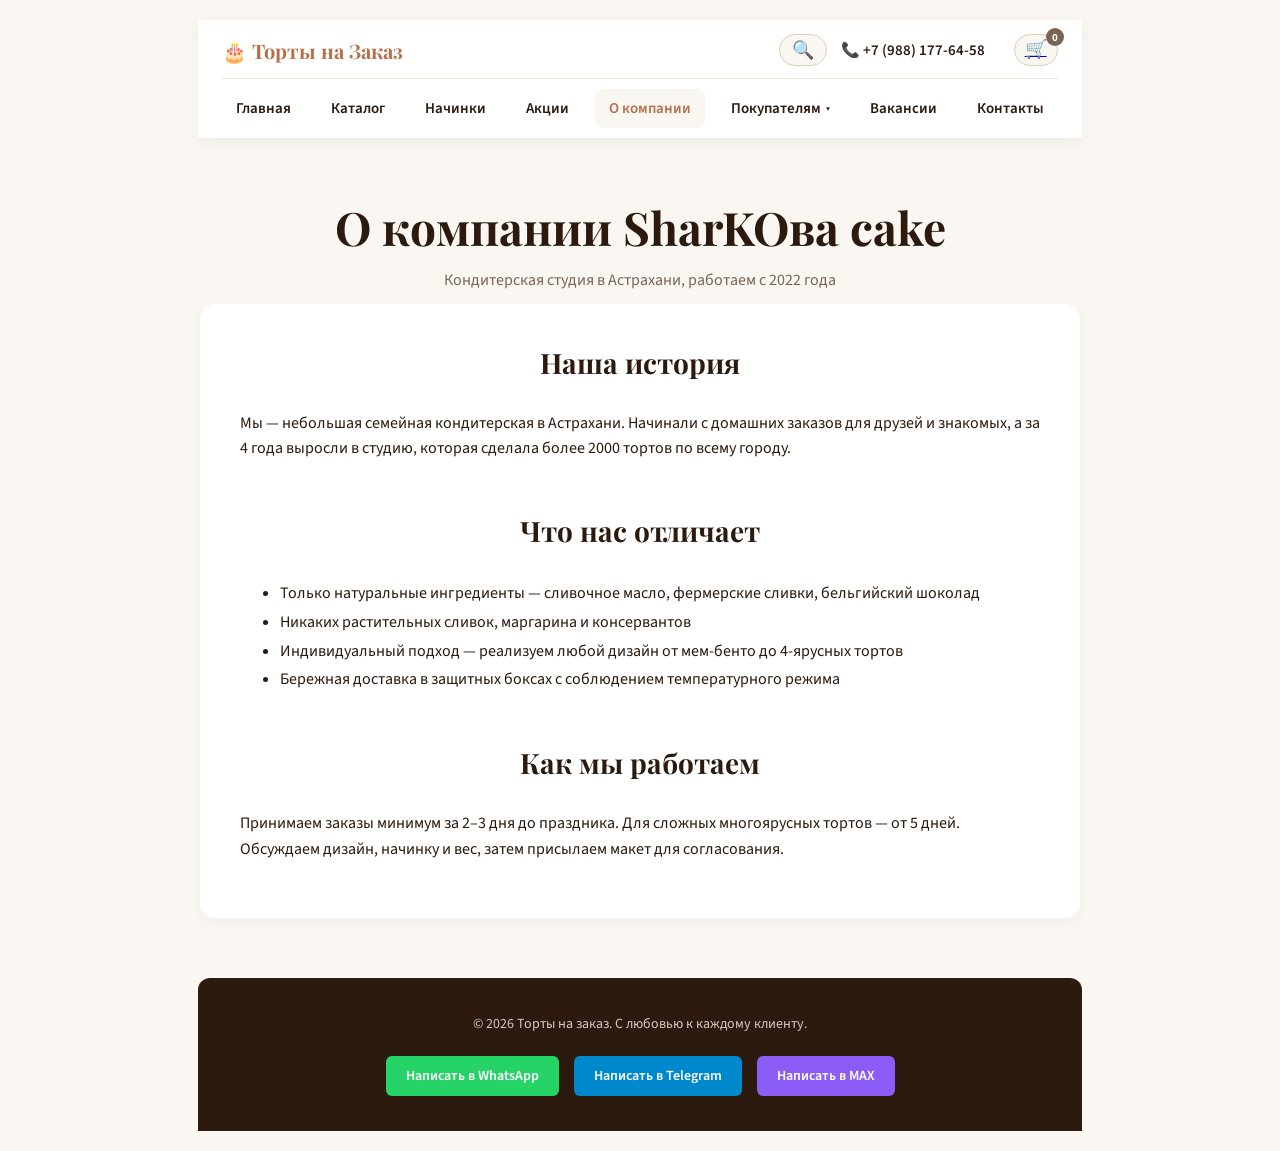
==== about.html @ 35bf42da "Настроил поиск в каталоге, добавил страницы для всех разделов" ====
<!DOCTYPE html>
<html lang="ru">
<head>
<meta charset="UTF-8">
<meta name="viewport" content="width=device-width, initial-scale=1.0">
<title>О компании — SharKOва cake</title>
<link rel="preconnect" href="https://fonts.googleapis.com">
<link rel="preconnect" href="https://gstatic.com" crossorigin>
<link href="https://fonts.googleapis.com/css2?family=Playfair+Display:wght@400;600;700&family=Source+Sans+3:wght@300;400;600&display=swap" rel="stylesheet">
<link rel="stylesheet" href="css/style.css">
</head>
<body>

<header class="site-header">
  <div class="header-top">
    <a href="index.html" class="logo">🎂 Торты на Заказ</a>
    <div class="header-actions">
      <button type="button" class="header-search-btn" id="headerSearchBtn">🔍</button>
      <a href="tel:+79881776458" class="phone">📞 +7 (988) 177-64-58</a>
      <a href="index.html#cartContainer" class="header-cart-link">
        <span class="cart-icon">🛒</span>
        <span id="cartBadge" class="cart-badge">0</span>
      </a>
    </div>
  </div>
  <div class="header-search-bar" id="headerSearchBar" style="display:none;">
    <form action="catalog.html" method="GET" class="header-search-form">
      <input type="text" name="q" id="headerSearchInput" placeholder="Найти торт по названию..." autocomplete="off">
      <button type="submit">Найти</button>
    </form>
  </div>
  <nav class="site-nav">
    <a href="index.html" class="nav-link">Главная</a>
    <a href="catalog.html" class="nav-link">Каталог</a>
    <a href="toppings.html" class="nav-link">Начинки</a>
    <a href="stocks.html" class="nav-link">Акции</a>
    <a href="about.html" class="nav-link nav-link-active">О компании</a>
    <div class="nav-dropdown">
      <a href="javascript:void(0)" class="nav-link nav-dropdown-toggle">Покупателям <span class="nav-arrow">▾</span></a>
      <div class="nav-dropdown-menu">
        <a href="reviews.html">Отзывы</a>
        <a href="delivery.html">Доставка и оплата</a>
      </div>
    </div>
    <a href="jobs.html" class="nav-link">Вакансии</a>
    <a href="contacts.html" class="nav-link">Контакты</a>
  </nav>
</header>

<section class="page-hero">
  <h1>О компании SharKOва cake</h1>
  <p>Кондитерская студия в Астрахани, работаем с 2022 года</p>
</section>

<section class="order-section" style="max-width:800px; margin:0 auto 40px; text-align:left;">
  <h2 style="margin-top:0;">Наша история</h2>
  <p>Мы — небольшая семейная кондитерская в Астрахани. Начинали с домашних заказов для друзей и знакомых, а за 4 года выросли в студию, которая сделала более 2000 тортов по всему городу.</p>

  <h2>Что нас отличает</h2>
  <ul style="font-size:16px; line-height:1.8; color:#2C1A0E;">
    <li>Только натуральные ингредиенты — сливочное масло, фермерские сливки, бельгийский шоколад</li>
    <li>Никаких растительных сливок, маргарина и консервантов</li>
    <li>Индивидуальный подход — реализуем любой дизайн от мем-бенто до 4-ярусных тортов</li>
    <li>Бережная доставка в защитных боксах с соблюдением температурного режима</li>
  </ul>

  <h2>Как мы работаем</h2>
  <p>Принимаем заказы минимум за 2–3 дня до праздника. Для сложных многоярусных тортов — от 5 дней. Обсуждаем дизайн, начинку и вес, затем присылаем макет для согласования.</p>
</section>

<footer class="site-footer">
  <p class="footer-text">© 2026 Торты на заказ. С любовью к каждому клиенту.</p>
  <div class="footer-contacts">
    <a href="https://wa.me/79170816525" class="contact-link whatsapp" target="_blank">Написать в WhatsApp</a>
    <a href="https://t.me/ваш_username" class="contact-link telegram" target="_blank">Написать в Telegram</a>
    <a href="https://max.ru/u/f9LHodD0cOLYQq51SfQPaaQOz8GkIMK5_IvAtXiSyLAyNAZmZk75qnrLQA4" class="contact-link max" target="_blank">Написать в MAX</a>
  </div>
</footer>

<script src="script.js"></script>
</body>
</html>
---- css/style.css ----
html {
  scroll-behavior: smooth; /* Плавная прокрутка */
}

/* Глобальное правило для адаптивных изображений */
img {
  max-width: 100%; /* Картинка никогда не станет шире своего контейнера */
  height: auto;    /* Пропорции картинки будут сохраняться автоматически */
  display: block;  /* Убирает системный микро-отступ снизу у картинок */
}

/* Общие стили для всего сайта кондитерской */
body {
  background-color: #FAF7F2; /* Нежный кремовый фон из Figma */
  color: #2C1A0E; /* Глубокий шоколадный цвет текста из Figma */
  font-family: 'Source Sans 3', sans-serif; /* Шрифт для текста из Figma */
  max-width: 960px; 
  width: 100%; 
  margin: 0 auto; 
  padding: 20px 3%; /* 20 пикселей сверху/снизу и ровно 3% от ширины экрана слева/справа */
  box-sizing: border-box;
}

.logo {
  font-family: 'Playfair Display', Georgia, serif; /* Шрифт заголовков из Figma */
  font-size: 22px;
  font-weight: 700;
  color: #B5704B; /* Карамельный цвет из Figma */
}

.site-nav a {
  color: #2C1A0E;
  text-decoration: none;
  font-weight: 600;
  font-size: 15px;
  transition: color 0.2s;
}

.site-nav a:hover {
  color: #C98B5C; /* Бисквитный цвет при наведении */
}

.phone {
  font-size: 15px;
  font-weight: 600;
  color: #2C1A0E;
}

/* Заголовки (Крупный шрифт Playfair из Figma) */
h1, h2, h3 {
  font-family: 'Playfair Display', Georgia, serif;
  color: #2C1A0E;
}

h1 {
  font-size: clamp(28px, 4vw + 1rem, 46px); /* Адаптивный размер без скачков */
  text-align: center;
  margin-bottom: 10px;
}

h2 {
  font-size: clamp(22px, 2.5vw + 1rem, 28px); /* Адаптивный размер без скачков */
  text-align: center;
  margin-top: 50px;
  margin-bottom: 30px;
}

p {
  font-size: 16px;
  line-height: 1.6;
}

/* Раздел витрины тортов */
.gallery-section {
  margin-top: 40px;
}

.cake-gallery {
  display: grid;
  grid-template-columns: repeat(3, 1fr); /* 🛠 ИСПРАВЛЕНО: Строго 3 торта в ряд на ПК */
  gap: 25px; 
}


.cake-card {
  animation: fadeInUp 0.6s ease-out both; 
  background-color: #FFFFFF;
  border-radius: 12px;
  overflow: hidden;
  box-shadow: 0 4px 15px rgba(44, 26, 14, 0.04);
  transition: transform 0.3s;
}

.cake-card:hover {
  transform: translateY(-5px);
}

.cake-card img {
  width: 100%;
  height: 180px;
  object-fit: cover;
  margin: 0;
}

.cake-card-info {
  padding: 15px;
}

.cake-card-info h3 {
  margin: 0 0 6px 0;
  font-size: 17px;
}

.cake-card-info p {
  margin: 0;
  font-size: 13px;
  color: #7A6555; 
  line-height: 1.4;
}

/* Раздел формы заказа */
.order-section {
  background-color: #FFFFFF;
  padding: 40px;
  border-radius: 15px;
  box-shadow: 0 4px 15px rgba(44, 26, 14, 0.04);
  margin-top: 50px;
  text-align: center;
}

.order-form {
  max-width: 450px;
  margin: 25px auto 0 auto;
  text-align: left;
}

.form-group {
  margin-bottom: 25px;
}

.form-group label {
  display: block;
  margin-bottom: 8px;
  font-weight: 500;
  font-size: 14px;
}

.order-form input, 
.order-form select {
  width: 100%;
  padding: 12px 15px;
  font-size: 16px;
  border: 1px solid #DDD0BF; /* Мягкая граница из Figma */
  border-radius: 6px;
  box-sizing: border-box;
  background-color: #FAF7F2;
  color: #2C1A0E;
  font-family: inherit;
}

.order-form input:focus, 
.order-form select:focus {
  outline: none;
  border-color: #B5704B; 
}

/* Кнопка заказа в стиле карамели Figma */
.submit-btn {
  width: 100%;
  background-color: #B5704B; 
  color: #FAF7F2; 
  padding: 14px;
  font-size: 16px;
  font-weight: 600;
  border: none;
  border-radius: 6px;
  cursor: pointer;
  box-shadow: 0 4px 12px rgba(181, 112, 75, 0.2);
  transition: background-color 0.3s, transform 0.2s;
  font-family: inherit;
}

.submit-btn:hover {
  background-color: #C98B5C; 
  transform: translateY(-1px);
}

/* Подвал сайта */
.site-footer {
  margin-top: 60px;
  padding: 35px 20px;
  background-color: #2C1A0E; /* Шоколадный подвал */
  color: #FAF7F2;
  text-align: center;
  border-radius: 12px 12px 0 0;
}

.footer-text {
  margin: 0 0 20px 0;
  font-size: 14px;
  opacity: 0.8;
}

.footer-contacts {
  display: flex;
  justify-content: center;
  gap: 15px;
  flex-wrap: wrap;
}

.contact-link {
  display: inline-block;
  padding: 10px 20px;
  color: white;
  text-decoration: none;
  border-radius: 6px;
  font-size: 14px;
  font-weight: 600;
  transition: opacity 0.2s, transform 0.2s;
}

.whatsapp { background-color: #25d366; }
.telegram { background-color: #0088cc; }
.max { background-color: #8B5CF6; }
.max:hover { background-color: #6D28D9; }

.contact-link:hover {
  opacity: 0.9;
  transform: scale(1.03);
}

/* Раздел с картой */
.map-section {
  margin-top: 50px;
  text-align: center;
  margin-bottom: 50px;
}

.map-section h2 { margin-bottom: 10px; }
.map-section p { margin-bottom: 30px; color: #7A6555; }

.map-container {
  width: 100%;
  max-width: 700px;
  height: 400px;
  border-radius: 15px; 
  overflow: hidden; 
  box-shadow: 0 4px 15px rgba(44, 26, 14, 0.04); 
  margin: 0 auto; 
}

.map-container > div { width: 100% !important; height: 100% !important; }
.map-container iframe { width: 100% !important; height: 100% !important; border: none !important; }

@keyframes fadeInUp {
  from { opacity: 0; transform: translateY(20px); }
  to { opacity: 1; transform: translateY(0); }
}

.cake-gallery .cake-card:nth-child(2) { animation-delay: 0.2s; }
.cake-gallery .cake-card:nth-child(3) { animation-delay: 0.4s; }

/* Раздел отзывов */
.reviews-section { margin-top: 50px; text-align: center; }
.reviews-subtitle { color: #7A6555; margin-bottom: 30px; }

.reviews-container {
  display: grid;
  grid-template-columns: repeat(auto-fit, minmax(300px, 1fr)); 
  gap: 30px;                      
  max-width: 900px;               
  margin: 0 auto;                 
  padding: 20px;                  
}

.review-card {
  background: #ffffff;
  border-radius: 15px;
  padding: 25px;
  box-shadow: 0 4px 15px rgba(44, 26, 14, 0.04);
  display: flex;
  flex-direction: column;
  gap: 12px;
  box-sizing: border-box;
}

.review-header { display: flex; align-items: center; gap: 15px; }
.review-avatar { width: 55px; height: 55px; border-radius: 50%; object-fit: cover; flex-shrink: 0; }
.review-header h3 { margin: 0 0 4px 0; font-size: 16px; font-weight: 600; color: #000; }
.review-date { font-size: 12px; color: #7A6555; display: block; }
.review-text { margin: 0; font-size: 14px; color: #4a3728; line-height: 1.5; font-style: italic; }

/* ===== КАТАЛОГ С САЙДБАРОМ (ГЛАВНЫЕ ИСПРАВЛЕНИЯ ТУТ) ===== */
.catalog-section {
  padding: 40px 0 20px;
}

.catalog-header { text-align: center; margin-bottom: 30px; }
.catalog-header h2 { font-family: 'Playfair Display', serif; font-size: 32px; color: #2C1A0E; margin-bottom: 8px; }
.catalog-subtitle { color: #7A6555; font-size: 16px; }

.catalog-layout {
  display: flex;
  gap: 30px;
  max-width: 1200px;
  margin: 0 auto;
  align-items: flex-start;
}

.catalog-sidebar {
  flex: 0 0 220px;
  background: #FFFFFF;
  border-radius: 16px;
  padding: 20px 0;
  box-shadow: 0 4px 20px rgba(44, 26, 14, 0.06);
  position: sticky;
  top: 20px;
  align-self: flex-start;
}

.sidebar-title {
  font-family: 'Playfair Display', serif;
  font-size: 20px;
  color: #2C1A0E;
  padding: 0 20px 15px 20px;
  border-bottom: 1px solid #DDD0BF;
  margin: 0;
}

.category-list { list-style: none; padding: 0; margin: 10px 0 0 0; }
.category-link {
  display: block;
  padding: 12px 20px;
  color: #2C1A0E;
  text-decoration: none;
  font-weight: 500;
  font-size: 15px;
  transition: background 0.2s, color 0.2s;
  border-left: 3px solid transparent;
}

.category-link:hover { background: #FAF7F2; color: #B5704B; }
.category-link.active { background: #FAF7F2; color: #B5704B; border-left-color: #B5704B; font-weight: 600; }

.catalog-products {
  flex: 1;
  min-width: 0;
}

/* СЕТКА ТОВАРОВ ДЛЯ ПК (Строго 3 штуки в ряд) */
.products-grid {
  display: grid;
  grid-template-columns: repeat(3, 1fr); /* 🛠 ИСПРАВЛЕНО: Теперь всегда ровно 3 колонки */
  gap: 24px;
  justify-items: center; 
}

/* Также обновите ограничение для ссылки-обертки чуть выше */
.products-grid > .product-link {
  display: flex;
  width: 100%;
  max-width: 280px; /* 🛠 ИСПРАВЛЕНО */
}

.product-link .product-card {
  height: 100%;
  width: 100%;
}

/* КАРТОЧКА ТОВАРА */
.product-card {
  background: #FFFFFF;
  border-radius: 16px;
  overflow: hidden;
  border: 1px solid #DDD0BF; 
  box-shadow: 0 4px 12px rgba(44, 26, 14, 0.03);
  transition: transform 0.3s, box-shadow 0.3s, border-color 0.3s;
  max-width: 280px;      /* 🛠 ИСПРАВЛЕНО: Увеличили ширину, чтобы 3 карточки смотрелись идеально */
  width: 100%;           
  display: flex;
  flex-direction: column;
}

.product-card:hover {
  transform: translateY(-6px);
  border-color: #B5704B; /* Рамка становится карамельной при наведении */
  box-shadow: 0 8px 25px rgba(44, 26, 14, 0.08);
}

/* ИЗОБРАЖЕНИЕ ТОВАРА (Идеальный квадрат) */
.product-image {
  position: relative;
  overflow: hidden;
  background: #FAF7F2;
  width: 100%;
  aspect-ratio: 1 / 1; /* Жестко фиксирует форму аккуратного квадрата */
  border-bottom: 1px solid #DDD0BF; /* Тонкая полоса-разделитель под фото */
}

.product-image img {
  width: 100%;
  height: 100%;
  object-fit: cover; /* Обрезает края фото, не давая ему растягиваться */
}

.product-badge {
  position: absolute;
  top: 12px;
  left: 12px;
  background: #B5704B;
  color: #FFFFFF;
  padding: 4px 12px;
  border-radius: 20px;
  font-size: 11px;
  font-weight: 600;
  z-index: 2;
}

/* ВНУТРЕННЯЯ ИНФОРМАЦИЯ */
.product-info {
  padding: 15px;
  display: flex;
  flex-direction: column;
  flex-grow: 1; 
}

.product-title {
  font-family: 'Playfair Display', serif;
  font-size: 16px;
  color: #2C1A0E;
  margin: 0 0 12px 0;

line-height: 1.3;
min-height: 42px; /* Фиксирует высоту под текст заголовка */
}

/* СТРОКА: ЦЕНА И ВЕС НА ОДНОЙ ЛИНИИ */
.product-info-meta {
 display: flex;
 justify-content: space-between;
 align-items: center;
 margin-top: auto;
 margin-bottom: 14px;
}

.product-price {
font-size: 17px;
font-weight: 700;
color: #B5704B;
margin: 0;
}

.product-weight {
font-size: 12px;
color: #7A6555;
margin: 0;
font-weight: 500;
}

/* КНОПКА ЗАКАЗАТЬ */
.product-btn {
  width: 100%;
  padding: 10px;
  background: #B5704B;
  color: #FFFFFF;
  border: none;
  border-radius: 8px;
  font-size: 14px;
  font-weight: 600;
  cursor: pointer;
  transition: background-color 0.3s;
}

.product-btn:hover {
  background: #C98B5C; 
}

/* Глобальный класс для скрытия товаров (работает везде: и на ПК, и на мобильных) */
.product-link.product-hidden {
  display: none !important;
}


/* ===== АДАПТИВ ПОД СМАРТФОНЫ И ПЛАНШЕТЫ ===== */
@media (max-width: 768px) {
.catalog-layout { 
flex-direction: column; gap: 20px; 
}.catalog-sidebar 
{ flex: none;
 width: 100%;
 position: static;
  padding: 15px 0; 
}

.category-list { 
display: flex; 
flex-wrap: wrap;
gap: 6px;
padding: 0 10px;
}

.category-link {
padding: 8px 16px;
border-radius: 30px;
background: #FAF7F2;
font-size: 13px; 
}

.category-link.active {
background: #B5704B; 
color: #FFFFFF; 
}

.sidebar-title { 
padding: 0 20px 10px 20px;
font-size: 18px; 
}

/* Плитка строго по 2 карточки в ряд на мобильном экране */
.products-grid {
grid-template-columns: repeat(2, 1fr) !important;
gap: 12px;
}

.products-grid > .product-link,
.product-card {
max-width: 100% !important;
}

.product-title { 
font-size: 14px;
min-height: 36px;
margin-bottom: 6px;
}

.product-info-meta {
flex-direction: column;
align-items: flex-start;
gap: 2px; 
}

.product-price {
font-size: 15px; 
}

.product-btn { 
font-size: 13px;
 padding: 8px; 
}
}
@media (max-width: 600px) {
h1 {
line-height: 1.2; }
h2 {
margin-top: 35px; 
}

.review-card {
width: 100%;
max-width: 100%;
padding: 20px;
}
.order-form input, .order-form select {
padding: 14px 15px;
font-size: 16px;
}
.submit-btn {
padding: 16px;
font-size: 18px;
}
.footer-contacts {
flex-direction: column;
 width: 100%;
gap: 12px;
}
.contact-link {
display: block;
text-align: center;
padding: 14px 20px;
font-size: 16px;
}
.reviews-container {
gap: 20px;
padding: 10px 0;
}
 .map-container iframe, .map-container insert, .map-container ymaps {
  width: 100% !important; 
}
.order-form input, .order-form select, .submit-btn {
-webkit-appearance: none;
 appearance: none; 
}
.product-hidden {
  display: none !important;
}
}
/* ===== СТИЛИ ДЛЯ КОРЗИНЫ ТОВАРОВ ===== */
.cart-container {
  background: #FFFFFF;
  border: 1px solid #DDD0BF;
  border-radius: 16px;
  padding: 25px;
  max-width: 450px;
  margin: 0 auto 30px auto;
  text-align: left;
  box-shadow: 0 4px 12px rgba(44, 26, 14, 0.03);
}

.cart-container h3 {
  margin-top: 0;
  font-family: 'Playfair Display', serif;
  font-size: 20px;
  color: #2C1A0E;
  border-bottom: 1px solid #DDD0BF;
  padding-bottom: 12px;
  margin-bottom: 15px;
}

.cart-items-list {
  list-style: none;
  padding: 0;
  margin: 0;
}

.cart-item {
  display: flex;
  justify-content: space-between;
  align-items: center;
  padding: 10px 0;
  border-bottom: 1px dashed #DDD0BF;
  font-size: 15px;
  color: #2C1A0E;
}

.cart-item-info {
  font-weight: 500;
}

.cart-item-controls {
  display: flex;
  align-items: center;
  gap: 12px;
}

.cart-item-price {
  font-weight: 600;
  color: #B5704B;
}

.cart-item-remove {
  background: none;
  border: none;
  color: #B5704B;
  cursor: pointer;
  font-weight: bold;
  font-size: 18px;
  padding: 0 5px;
  transition: color 0.2s;
}

.cart-item-remove:hover {
  color: #2C1A0E;
}

.cart-total {
  margin-top: 20px;
  text-align: right;
  font-size: 16px;
  color: #2C1A0E;
}

#cartTotalSum {
  font-size: 18px;
  color: #B5704B;
}

.empty-cart-message {
  color: #7A6555;
  font-style: italic;
  text-align: center;
  padding: 15px 0;
}

/* ===== СТИЛИ ДЛЯ ИКОНКИ КОРЗИНЫ В ШАПКЕ ===== */
.header-cart-link {
  position: relative;
  display: inline-flex;
  align-items: center;
  justify-content: center;
  padding: 6px 10px;
  background-color: #FAF7F2; /* Нежный кремовый фон */
  border-radius: 20px;
  border: 1px solid #DDD0BF;
  transition: all 0.3s ease;
  margin-left: 15px; /* Отступ от обычных ссылок */
}

.header-cart-link:hover {
  background-color: #FFFFFF;
  border-color: #B5704B;
  transform: translateY(-1px);
}

.cart-icon {
  font-size: 18px;
  line-height: 1;
}

/* Круглый счётчик количества товаров */
.cart-badge {
  position: absolute;
  top: -7px;
  right: -7px;
  background-color: #B5704B; /* Карамельный цвет */
  color: #FFFFFF;
  font-size: 11px;
  font-weight: 700;
  min-width: 18px;
  height: 18px;
  padding: 0 4px;
  border-radius: 50%;
  display: flex;
  align-items: center;
  justify-content: center;
  box-shadow: 0 2px 6px rgba(181, 112, 75, 0.4);
  transition: transform 0.2s ease, background-color 0.3s;
  box-sizing: border-box;
}

/* Когда корзина пуста, делаем значок менее заметным */
.cart-badge.empty {
  background-color: #7A6555;
  box-shadow: none;
}

/* Класс анимации покачивания (будет добавляться через JS) */
.cart-bump {
  animation: cartJump 0.4s ease-out;
}

@keyframes cartJump {
  0% { transform: scale(1); }
  25% { transform: scale(1.2) rotate(-10deg); }
  50% { transform: scale(1.2) rotate(10deg); }
  75% { transform: scale(1.1) rotate(-5deg); }
  100% { transform: scale(1) rotate(0); }
}

/* Адаптив под мобильные (ваша секция @media max-width: 768px) */
@media (max-width: 768px) {
  .header-cart-link {
    margin-left: 0;
    margin-top: 5px;
  }
}

/* ===== СТИЛИ ДЛЯ КНОПОК ПЛЮС И МИНУС В КАЛЬКУЛЯТОРЕ ===== */
.weight-increment-container {
  display: flex;
  align-items: center;
  max-width: 170px;          /* Коробочка будет компактной и аккуратной */
  background-color: #FAF7F2; /* Наш кремовый фон */
  border: 1px solid #DDD0BF; /* Мягкая кофейная рамка */
  border-radius: 8px;
  overflow: hidden;          /* Чтобы углы кнопок не торчали */
  margin-top: 5px;
}

.weight-btn {
  width: 45px;
  height: 45px;
  background: #B5704B;       /* Наш фирменный карамельный цвет */
  color: #FFFFFF;
  border: none;
  font-size: 22px;
  font-weight: bold;
  cursor: pointer;
  display: flex;
  align-items: center;
  justify-content: center;
  user-select: none;         /* Чтобы текст на кнопке не выделялся синим при частых кликах */
  transition: background-color 0.2s;
}

.weight-btn:hover {
  background-color: #C98B5C; /* При наведении кнопка станет чуть светлее */
}

.weight-btn:active {
  transform: scale(0.95);    /* Эффект физического нажатия кнопки */
}

.weight-value-wrapper {
  flex: 1;
  display: flex;
  align-items: center;
  justify-content: center;
  background: #FFFFFF;
  position: relative;
}

#weightInput {
  width: 100%;
  height: 45px;
  border: none;
  text-align: center;
  font-size: 18px;
  font-weight: 600;
  color: #2C1A0E;
  padding: 0 15px 0 0;       /* Отступ справа, чтобы цифра не врезалась в буквы "кг" */
  background: transparent;
}

.weight-unit {
  position: absolute;
  right: 8px;
  font-size: 13px;
  color: #7A6555;
  pointer-events: none;      /* Чтобы клик мыши проходил сквозь буквы в поле */
}
/* ===== ОБНОВЛЕННЫЕ СТИЛИ КОРЗИНЫ С УПРАВЛЕНИЕМ ВЕСОМ ===== */
.cart-item {
  display: flex;
  flex-direction: column; /* Элементы внутри карточки корзины встанут друг под друга */
  gap: 12px;
  padding: 15px 0;
  border-bottom: 1px dashed #DDD0BF;
}

.cart-item-header {
  display: flex;
  justify-content: space-between;
  align-items: center;
  font-weight: 600;
  font-size: 16px;
  color: #2C1A0E;
}

.cart-item-options {
  display: flex;
  flex-wrap: wrap;
  gap: 12px;
  align-items: center;
  background: #FAF7F2; /* Нежный кремовый фон под настройки */
  padding: 10px;
  border-radius: 8px;
}

/* Компактные кнопки плюс/минус веса внутри корзины */
.cart-weight-box {
  display: flex;
  align-items: center;
  border: 1px solid #DDD0BF;
  border-radius: 6px;
  background: #FFFFFF;
  overflow: hidden;
}

.cart-weight-btn {
  width: 32px;
  height: 32px;
  background: #B5704B; /* Наш карамельный цвет */
  color: white;
  border: none;
  font-weight: bold;
  font-size: 16px;
  cursor: pointer;
  display: flex;
  align-items: center;
  justify-content: center;
}

.cart-weight-btn:hover { 
  background: #C98B5C; 
}

.cart-weight-value {
  width: 45px;
  text-align: center;
  font-size: 14px;
  font-weight: 600;
  color: #2C1A0E;
}

/* Красивый компактный выбор начинки в корзине */
.cart-select-filling {
  padding: 6px 10px;
  font-size: 13px;
  border: 1px solid #DDD0BF;
  border-radius: 6px;
  background: #FFFFFF;
  color: #2C1A0E;
  font-family: inherit;
}

/* Галочка срочности для каждого торта */
.cart-urgent-label {
  display: inline-flex;
  align-items: center;
  gap: 6px;
  font-size: 13px;
  color: #7A6555;
  cursor: pointer;
  user-select: none;
}
/* ===== ВЫПАДАЮЩЕЕ МЕНЮ В ШАПКЕ ===== */
.nav-dropdown {
  position: relative;
  display: inline-block;
}

.nav-dropdown-toggle {
  cursor: pointer;
}

.nav-dropdown-menu {
  position: absolute;
  top: 100%;
  left: 0;
  z-index: 1000;
  min-width: 210px;
  padding: 8px 0;
  margin-top: 8px;
  background: #FFFFFF;
  border: 1px solid #DDD0BF;
  border-radius: 10px;
  box-shadow: 0 8px 24px rgba(44, 26, 14, 0.12);
  opacity: 0;
  visibility: hidden;
  transform: translateY(6px);
  transition: 0.2s ease;
}

.nav-dropdown:hover .nav-dropdown-menu,
.nav-dropdown:focus-within .nav-dropdown-menu {
  opacity: 1;
  visibility: visible;
  transform: translateY(0);
}

.nav-dropdown-menu a {
  display: block;
  padding: 10px 18px;
  margin: 0;
  color: #2C1A0E;
  font-size: 14px;
  font-weight: 500;
  text-decoration: none;
  white-space: nowrap;
  transition: background 0.2s, color 0.2s;
}

.nav-dropdown-menu a:hover {
  background: #FAF7F2;
  color: #B5704B;
}

/* Заголовок страницы каталога */
.page-hero {
  text-align: center;
  padding: 20px 0 10px;
}

.page-hero h1 {
  margin-bottom: 10px;
}

.page-hero p {
  color: #7A6555;
  max-width: 600px;
  margin: 0 auto;
}

/* Кнопка "Назад на главную" */
.back-home {
  display: inline-block;
  margin: 20px auto 0;
  padding: 10px 22px;
  background: #FAF7F2;
  color: #B5704B;
  border: 1px solid #DDD0BF;
  border-radius: 8px;
  font-weight: 600;
  font-size: 14px;
  text-decoration: none;
  transition: 0.2s;
}

.back-home:hover {
  background: #FFFFFF;
  border-color: #B5704B;
}

/* Мобильное выпадающее меню */
@media (max-width: 600px) {
  .nav-dropdown {
    width: 100%;
  }

  .nav-dropdown-menu {
    position: static;
    display: none;
    margin-top: 5px;
    padding-left: 15px;
    box-shadow: none;
    border: none;
    background: transparent;
    opacity: 1;
    visibility: visible;
    transform: none;
  }

  .nav-dropdown.open .nav-dropdown-menu {
    display: block;
  }
}
/* ===== НОВАЯ ШАПКА: ровная раскладка ===== */
.site-header {
  display: block; /* перебиваем старый flex */
  padding: 12px 24px;
}

.header-inner {
  display: flex;
  align-items: center;
  justify-content: space-between;
  gap: 20px;
  flex-wrap: wrap;
}

/* Логотип */
.site-header .logo {
  font-family: 'Playfair Display', Georgia, serif;
  font-size: 20px;
  font-weight: 700;
  color: #B5704B;
  text-decoration: none;
  white-space: nowrap;
  flex-shrink: 0;
}

/* Меню по центру */
.site-nav {
  display: flex;
  align-items: center;
  gap: 4px;
  flex-wrap: wrap;
  justify-content: center;
  flex: 1;
}

/* Все пункты меню — одинаковые плашки */
.site-nav .nav-link {
  display: inline-flex;
  align-items: center;
  gap: 5px;
  padding: 9px 14px;
  margin: 0;              /* перебиваем старый margin: 0 12px */
  border-radius: 8px;
  font-family: 'Source Sans 3', sans-serif;
  font-size: 15px;
  font-weight: 600;
  color: #2C1A0E;
  text-decoration: none;
  white-space: nowrap;
  transition: background 0.2s, color 0.2s;
}

.site-nav .nav-link:hover {
  background: #FAF7F2;
  color: #B5704B;
}

/* Стрелочка у "Каталог" */
.nav-arrow {
  font-size: 12px;
  line-height: 1;
  transition: transform 0.2s;
}

.nav-dropdown:hover .nav-arrow {
  transform: rotate(180deg);
}

/* Выпадающее меню */
.nav-dropdown {
  position: relative;
}

.nav-dropdown-menu {
  position: absolute;
  top: 100%;
  left: 0;
  z-index: 1000;
  min-width: 200px;
  padding: 8px 0;
  margin-top: 6px;
  background: #FFFFFF;
  border: 1px solid #DDD0BF;
  border-radius: 10px;
  box-shadow: 0 10px 30px rgba(44, 26, 14, 0.12);
  opacity: 0;
  visibility: hidden;
  transform: translateY(6px);
  transition: 0.2s ease;
}

.nav-dropdown:hover .nav-dropdown-menu,
.nav-dropdown:focus-within .nav-dropdown-menu {
  opacity: 1;
  visibility: visible;
  transform: translateY(0);
}

.nav-dropdown-menu a {
  display: block;
  padding: 10px 18px;
  margin: 0;
  color: #2C1A0E;
  font-size: 14px;
  font-weight: 500;
  text-decoration: none;
  white-space: nowrap;
  transition: background 0.2s, color 0.2s;
}

.nav-dropdown-menu a:hover {
  background: #FAF7F2;
  color: #B5704B;
}

/* Телефон и корзина справа */
.header-actions {
  display: flex;
  align-items: center;
  gap: 14px;
  flex-shrink: 0;
}

.site-header .phone {
  font-size: 15px;
  font-weight: 600;
  color: #2C1A0E;
  text-decoration: none;
  white-space: nowrap;
}

.site-header .phone:hover {
  color: #B5704B;
}

/* Адаптив: на планшетах и телефонах меню переносится вниз */
@media (max-width: 900px) {
  .header-inner {
    justify-content: center;
    text-align: center;
  }

  .site-nav {
    order: 3;
    width: 100%;
    justify-content: center;
    margin-top: 8px;
  }

  .header-actions {
    order: 2;
  }
}

@media (max-width: 600px) {
  .site-header {
    padding: 12px 15px;
  }

  .site-nav {
    gap: 2px;
  }

  .site-nav .nav-link {
    padding: 8px 10px;
    font-size: 14px;
  }

  .site-header .phone {
    font-size: 14px;
  }

  /* Выпадающее меню на телефоне — по клику, статично */
  .nav-dropdown {
    width: 100%;
  }

  .nav-dropdown-menu {
    position: static;
    display: none;
    margin-top: 5px;
    padding-left: 15px;
    box-shadow: none;
    border: none;
    background: transparent;
    opacity: 1;
    visibility: visible;
    transform: none;
  }

  .nav-dropdown.open .nav-dropdown-menu {
    display: block;
  }
}
/* ===== ШАПКА: двухэтажная, меню по всей ширине ===== */
.site-header {
  display: block;
  padding: 14px 24px 0;
  background: #FFFFFF;
}

/* Верхняя строка: лого | телефон + корзина */
.header-top {
  display: flex;
  align-items: center;
  justify-content: space-between;
  gap: 20px;
  padding-bottom: 12px;
  border-bottom: 1px solid #F0E6D8;
}

.site-header .logo {
  font-family: 'Playfair Display', Georgia, serif;
  font-size: 20px;
  font-weight: 700;
  color: #B5704B;
  text-decoration: none;
  white-space: nowrap;
}

.header-actions {
  display: flex;
  align-items: center;
  gap: 14px;
}

.site-header .phone {
  font-size: 15px;
  font-weight: 600;
  color: #2C1A0E;
  text-decoration: none;
  white-space: nowrap;
}

.site-header .phone:hover {
  color: #B5704B;
}

/* Нижняя строка: меню растянуто по всей ширине */
.site-nav {
  display: flex;
  align-items: center;
  justify-content: space-between; /* ← вот это распределяет по всей ширине */
  gap: 8px;
  padding: 10px 0;
  flex-wrap: wrap;
}

.site-nav .nav-link {
  display: inline-flex;
  align-items: center;
  gap: 5px;
  padding: 9px 14px;
  margin: 0;
  border-radius: 8px;
  font-family: 'Source Sans 3', sans-serif;
  font-size: 15px;
  font-weight: 600;
  color: #2C1A0E;
  text-decoration: none;
  white-space: nowrap;
  transition: background 0.2s, color 0.2s;
}

.site-nav .nav-link:hover {
  background: #FAF7F2;
  color: #B5704B;
}

/* Активный пункт */
.site-nav .nav-link-active {
  background: #FAF7F2;
  color: #B5704B;
}

/* Стрелка у "Покупателям" */
.nav-arrow {
  font-size: 12px;
  line-height: 1;
  transition: transform 0.2s;
}

.nav-dropdown:hover .nav-arrow {
  transform: rotate(180deg);
}

/* Выпадающее меню */
.nav-dropdown {
  position: relative;
}

.nav-dropdown-menu {
  position: absolute;
  top: 100%;
  left: 0;
  z-index: 1000;
  min-width: 200px;
  padding: 8px 0;
  margin-top: 6px;
  background: #FFFFFF;
  border: 1px solid #DDD0BF;
  border-radius: 10px;
  box-shadow: 0 10px 30px rgba(44, 26, 14, 0.12);
  opacity: 0;
  visibility: hidden;
  transform: translateY(6px);
  transition: 0.2s ease;
}

.nav-dropdown:hover .nav-dropdown-menu,
.nav-dropdown:focus-within .nav-dropdown-menu {
  opacity: 1;
  visibility: visible;
  transform: translateY(0);
}

.nav-dropdown-menu a {
  display: block;
  padding: 10px 18px;
  margin: 0;
  color: #2C1A0E;
  font-size: 14px;
  font-weight: 500;
  text-decoration: none;
  white-space: nowrap;
  transition: background 0.2s, color 0.2s;
}

.nav-dropdown-menu a:hover {
  background: #FAF7F2;
  color: #B5704B;
}

/* ===== Адаптив ===== */

/* Планшет: пункты меню переносятся на 2 строки */
@media (max-width: 900px) {
  .site-nav {
    justify-content: center;
    gap: 6px;
  }
}

/* Телефон: компактная шапка */
@media (max-width: 600px) {
  .site-header {
    padding: 12px 15px 0;
  }

  .header-top {
    flex-wrap: wrap;
    justify-content: center;
    text-align: center;
    gap: 10px;
  }

  .header-actions {
    width: 100%;
    justify-content: center;
  }

  .site-nav {
    justify-content: center;
    gap: 4px;
    padding: 8px 0;
  }

  .site-nav .nav-link {
    padding: 8px 10px;
    font-size: 13px;
  }

  /* На телефоне подменю открывается по клику */
  .nav-dropdown {
    width: auto;
  }

  .nav-dropdown-menu {
    position: absolute;
    min-width: 180px;
    left: 50%;
    transform: translate(-50%, 6px);
  }

  .nav-dropdown:hover .nav-dropdown-menu,
  .nav-dropdown.open .nav-dropdown-menu {
    opacity: 1;
    visibility: visible;
    transform: translate(-50%, 0);
  }
  }
/* ===== СЛАЙДЕР БАННЕРОВ ===== */
.banner-slider {
  position: relative;
  width: 100%;
  overflow: hidden;           /* ← ОБЯЗАТЕЛЬНО, иначе слайды видны друг под другом */
  border-radius: 16px;
  box-shadow: 0 8px 25px rgba(44, 26, 14, 0.08);
  margin-bottom: 40px;
  background: #FFFFFF;
}

.banner-slider__track {
  display: flex;              /* ← ОБЯЗАТЕЛЬНО, иначе слайды встанут вертикально */
  transition: transform 0.5s ease;
  will-change: transform;
}

.banner-slide {
  flex: 0 0 100%;             /* каждая карточка — ровно 100% ширины */
  min-width: 100%;            /* фиксирует ширину, не даёт сжиматься */
  display: block;
  overflow: hidden;
}

.banner-slide img {
  width: 100%;
  height: 400px;              /* ← ВЫСОТА баннера, можно менять */
  object-fit: cover;          /* обрезает по краям, не растягивая */
  object-position: center;
  display: block;
}

/* Стрелки */
.banner-arrow {
  position: absolute;
  top: 50%;
  transform: translateY(-50%);
  width: 46px;
  height: 46px;
  background: rgba(255, 255, 255, 0.92);
  border: none;
  border-radius: 50%;
  color: #B5704B;
  font-size: 26px;
  font-weight: 700;
  cursor: pointer;
  display: flex;
  align-items: center;
  justify-content: center;
  padding: 0 0 4px 0;
  box-shadow: 0 4px 12px rgba(44, 26, 14, 0.15);
  transition: background 0.2s, color 0.2s;
  z-index: 2;
}

.banner-arrow:hover {
  background: #B5704B;
  color: #FFFFFF;
}

.banner-arrow--prev { left: 14px; }
.banner-arrow--next { right: 14px; }

/* Точки */
.banner-dots {
  position: absolute;
  bottom: 14px;
  left: 50%;
  transform: translateX(-50%);
  display: flex;
  gap: 8px;
  z-index: 2;
}

.banner-dot {
  width: 10px;
  height: 10px;
  border-radius: 50%;
  background: rgba(255, 255, 255, 0.55);
  border: 2px solid rgba(255, 255, 255, 0.9);
  cursor: pointer;
  padding: 0;
  box-shadow: 0 2px 6px rgba(0, 0, 0, 0.15);
  transition: background 0.3s, transform 0.2s;
}

.banner-dot--active {
  background: #B5704B;
  transform: scale(1.25);
}

/* Планшеты */
@media (max-width: 992px) {
  .banner-slide img { height: 340px; }
}

/* Телефоны */
@media (max-width: 768px) {
  .banner-slider {
    border-radius: 12px;
    margin-bottom: 25px;
  }
  .banner-slide img { height: 280px; }
  .banner-arrow {
    width: 36px;
    height: 36px;
    font-size: 20px;
  }
  .banner-arrow--prev { left: 8px; }
  .banner-arrow--next { right: 8px; }
  .banner-dots { bottom: 10px; gap: 6px; }
  .banner-dot { width: 8px; height: 8px; }
}
@media (max-width: 480px) {
  .banner-slide img { height: 240px; }
}

/* ===== ЛИПКАЯ ШАПКА ===== */
.site-header {
  position: sticky;
  top: 0;
  z-index: 1000;
  background: #FFFFFF;
  box-shadow: 0 4px 12px rgba(44, 26, 14, 0.06);
}

/* ===== ПОИСК В ШАПКЕ ===== */
.header-search-btn {
  background: #FAF7F2;
  border: 1px solid #DDD0BF;
  border-radius: 20px;
  padding: 6px 12px;
  font-size: 18px;
  line-height: 1;
  cursor: pointer;
  transition: background 0.2s, border-color 0.2s, transform 0.2s;
}

.header-search-btn:hover {
  background: #FFFFFF;
  border-color: #B5704B;
  transform: translateY(-1px);
}

/* Выпадающая полоса поиска под шапкой */
.header-search-bar {
  padding: 12px 24px;
  background: #FFFFFF;
  border-top: 1px solid #F0E6D8;
  animation: searchSlideDown 0.2s ease;
}

@keyframes searchSlideDown {
  from { opacity: 0; transform: translateY(-6px); }
  to   { opacity: 1; transform: translateY(0); }
}

.header-search-form {
  display: flex;
  gap: 10px;
  max-width: 600px;
  margin: 0 auto;
}

.header-search-form input {
  flex: 1;
  padding: 12px 16px;
  font-size: 15px;
  font-family: inherit;
  color: #2C1A0E;
  background: #FAF7F2;
  border: 1px solid #DDD0BF;
  border-radius: 8px;
  outline: none;
  transition: border-color 0.2s, background 0.2s;
}

.header-search-form input:focus {
  border-color: #B5704B;
  background: #FFFFFF;
}

.header-search-form button {
  padding: 12px 24px;
  font-size: 15px;
  font-weight: 600;
  font-family: inherit;
  color: #FFF;
  background: #B5704B;
  border: none;
  border-radius: 8px;
  cursor: pointer;
  transition: background 0.2s;
}

.header-search-form button:hover {
  background: #C98B5C;
}

/* На мобильных — компактнее */
@media (max-width: 600px) {
  .header-search-btn {
    padding: 6px 10px;
    font-size: 16px;
  }

  .header-search-bar {
    padding: 10px 15px;
  }

  .header-search-form {
    flex-direction: column;
  }

  .header-search-form button {
    width: 100%;
  }
}
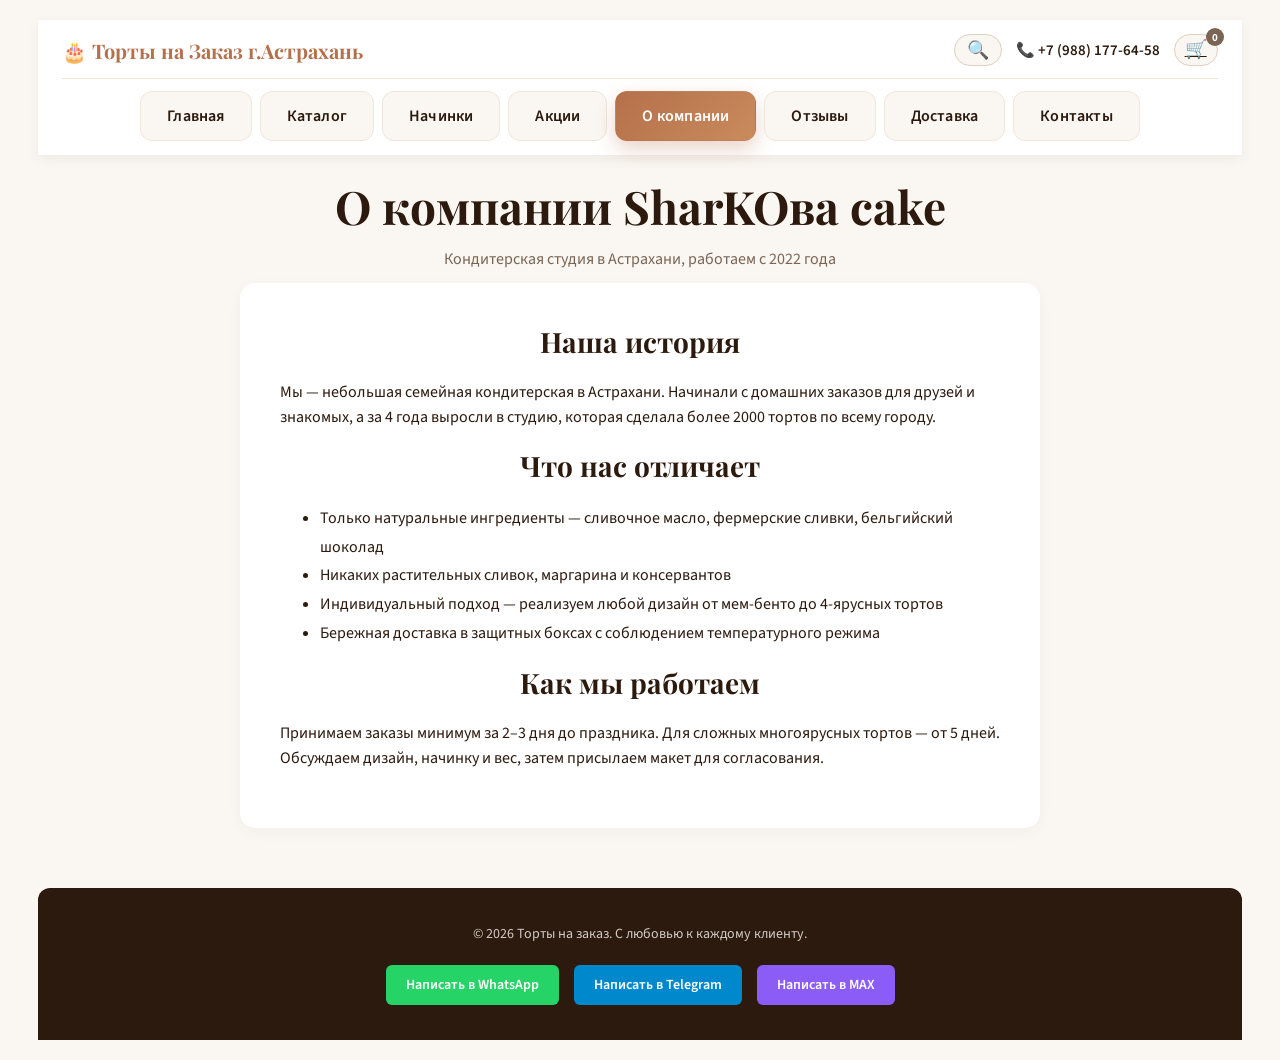
==== commit 482c2c30: "Edit_web" ====
--- a/about.html
+++ b/about.html
@@ -13,7 +13,7 @@
 
 <header class="site-header">
   <div class="header-top">
-    <a href="index.html" class="logo">🎂 Торты на Заказ</a>
+    <a href="index.html" class="logo">🎂 Торты на Заказ г.Астрахань</a>
     <div class="header-actions">
       <button type="button" class="header-search-btn" id="headerSearchBtn">🔍</button>
       <a href="tel:+79881776458" class="phone">📞 +7 (988) 177-64-58</a>
@@ -29,20 +29,14 @@
       <button type="submit">Найти</button>
     </form>
   </div>
-  <nav class="site-nav">
+    <nav class="site-nav">
     <a href="index.html" class="nav-link">Главная</a>
     <a href="catalog.html" class="nav-link">Каталог</a>
     <a href="toppings.html" class="nav-link">Начинки</a>
     <a href="stocks.html" class="nav-link">Акции</a>
     <a href="about.html" class="nav-link nav-link-active">О компании</a>
-    <div class="nav-dropdown">
-      <a href="javascript:void(0)" class="nav-link nav-dropdown-toggle">Покупателям <span class="nav-arrow">▾</span></a>
-      <div class="nav-dropdown-menu">
-        <a href="reviews.html">Отзывы</a>
-        <a href="delivery.html">Доставка и оплата</a>
-      </div>
-    </div>
-    <a href="jobs.html" class="nav-link">Вакансии</a>
+    <a href="reviews.html" class="nav-link">Отзывы</a>
+    <a href="delivery.html" class="nav-link">Доставка</a>
     <a href="contacts.html" class="nav-link">Контакты</a>
   </nav>
 </header>
--- a/css/style.css
+++ b/css/style.css
@@ -1,68 +1,69 @@
+/* =====================================================================
+   SHARKOVA CAKE — ГЛАВНЫЙ СТИЛЬ
+   Структура:
+   1. База
+   2. Шапка
+   3. Поиск
+   4. Баннер-слайдер
+   5. Главная: hero, статистика, категории, хиты, преимущества, шаги
+   6. География доставки
+   7. Отзывы (главная)
+   8. Каталог
+   9. Карточка товара
+   10. Корзина
+   11. Форма заказа
+   12. Отзывы (страница reviews.html)
+   13. Лайтбокс
+   14. Карта, футер, мессенджеры
+   15. Адаптив
+   ===================================================================== */
+
+/* ======================== 1. БАЗА ======================== */
 html {
-  scroll-behavior: smooth; /* Плавная прокрутка */
-}
-
-/* Глобальное правило для адаптивных изображений */
+  scroll-behavior: smooth;
+}
+
+*,
+*::before,
+*::after {
+  box-sizing: border-box;
+}
+
+html,
+body {
+  max-width: 100%;
+  overflow-x: hidden;
+}
+
+body {
+  background-color: #FAF7F2;
+  color: #2C1A0E;
+  font-family: 'Source Sans 3', sans-serif;
+  margin: 0 auto;
+  padding: 20px 3%;
+}
+
 img {
-  max-width: 100%; /* Картинка никогда не станет шире своего контейнера */
-  height: auto;    /* Пропорции картинки будут сохраняться автоматически */
-  display: block;  /* Убирает системный микро-отступ снизу у картинок */
-}
-
-/* Общие стили для всего сайта кондитерской */
-body {
-  background-color: #FAF7F2; /* Нежный кремовый фон из Figma */
-  color: #2C1A0E; /* Глубокий шоколадный цвет текста из Figma */
-  font-family: 'Source Sans 3', sans-serif; /* Шрифт для текста из Figma */
-  max-width: 960px; 
-  width: 100%; 
-  margin: 0 auto; 
-  padding: 20px 3%; /* 20 пикселей сверху/снизу и ровно 3% от ширины экрана слева/справа */
-  box-sizing: border-box;
-}
-
-.logo {
-  font-family: 'Playfair Display', Georgia, serif; /* Шрифт заголовков из Figma */
-  font-size: 22px;
-  font-weight: 700;
-  color: #B5704B; /* Карамельный цвет из Figma */
-}
-
-.site-nav a {
-  color: #2C1A0E;
-  text-decoration: none;
-  font-weight: 600;
-  font-size: 15px;
-  transition: color 0.2s;
-}
-
-.site-nav a:hover {
-  color: #C98B5C; /* Бисквитный цвет при наведении */
-}
-
-.phone {
-  font-size: 15px;
-  font-weight: 600;
-  color: #2C1A0E;
-}
-
-/* Заголовки (Крупный шрифт Playfair из Figma) */
+  max-width: 100%;
+  height: auto;
+  display: block;
+}
+
 h1, h2, h3 {
   font-family: 'Playfair Display', Georgia, serif;
   color: #2C1A0E;
 }
 
 h1 {
-  font-size: clamp(28px, 4vw + 1rem, 46px); /* Адаптивный размер без скачков */
+  font-size: clamp(28px, 4vw + 1rem, 46px);
   text-align: center;
-  margin-bottom: 10px;
+  margin: 0 0 10px;
 }
 
 h2 {
-  font-size: clamp(22px, 2.5vw + 1rem, 28px); /* Адаптивный размер без скачков */
+  font-size: clamp(22px, 2.5vw + 1rem, 28px);
   text-align: center;
-  margin-top: 50px;
-  margin-bottom: 30px;
+  margin: 0 0 20px;
 }
 
 p {
@@ -70,965 +71,27 @@
   line-height: 1.6;
 }
 
-/* Раздел витрины тортов */
-.gallery-section {
-  margin-top: 40px;
-}
-
-.cake-gallery {
-  display: grid;
-  grid-template-columns: repeat(3, 1fr); /* 🛠 ИСПРАВЛЕНО: Строго 3 торта в ряд на ПК */
-  gap: 25px; 
-}
-
-
-.cake-card {
-  animation: fadeInUp 0.6s ease-out both; 
-  background-color: #FFFFFF;
-  border-radius: 12px;
-  overflow: hidden;
-  box-shadow: 0 4px 15px rgba(44, 26, 14, 0.04);
-  transition: transform 0.3s;
-}
-
-.cake-card:hover {
-  transform: translateY(-5px);
-}
-
-.cake-card img {
-  width: 100%;
-  height: 180px;
-  object-fit: cover;
-  margin: 0;
-}
-
-.cake-card-info {
-  padding: 15px;
-}
-
-.cake-card-info h3 {
-  margin: 0 0 6px 0;
-  font-size: 17px;
-}
-
-.cake-card-info p {
-  margin: 0;
-  font-size: 13px;
-  color: #7A6555; 
-  line-height: 1.4;
-}
-
-/* Раздел формы заказа */
-.order-section {
-  background-color: #FFFFFF;
-  padding: 40px;
-  border-radius: 15px;
-  box-shadow: 0 4px 15px rgba(44, 26, 14, 0.04);
-  margin-top: 50px;
-  text-align: center;
-}
-
-.order-form {
-  max-width: 450px;
-  margin: 25px auto 0 auto;
-  text-align: left;
-}
-
-.form-group {
-  margin-bottom: 25px;
-}
-
-.form-group label {
-  display: block;
-  margin-bottom: 8px;
-  font-weight: 500;
-  font-size: 14px;
-}
-
-.order-form input, 
-.order-form select {
-  width: 100%;
-  padding: 12px 15px;
-  font-size: 16px;
-  border: 1px solid #DDD0BF; /* Мягкая граница из Figma */
-  border-radius: 6px;
-  box-sizing: border-box;
-  background-color: #FAF7F2;
-  color: #2C1A0E;
-  font-family: inherit;
-}
-
-.order-form input:focus, 
-.order-form select:focus {
-  outline: none;
-  border-color: #B5704B; 
-}
-
-/* Кнопка заказа в стиле карамели Figma */
-.submit-btn {
-  width: 100%;
-  background-color: #B5704B; 
-  color: #FAF7F2; 
-  padding: 14px;
-  font-size: 16px;
-  font-weight: 600;
-  border: none;
-  border-radius: 6px;
-  cursor: pointer;
-  box-shadow: 0 4px 12px rgba(181, 112, 75, 0.2);
-  transition: background-color 0.3s, transform 0.2s;
-  font-family: inherit;
-}
-
-.submit-btn:hover {
-  background-color: #C98B5C; 
-  transform: translateY(-1px);
-}
-
-/* Подвал сайта */
-.site-footer {
-  margin-top: 60px;
-  padding: 35px 20px;
-  background-color: #2C1A0E; /* Шоколадный подвал */
-  color: #FAF7F2;
-  text-align: center;
-  border-radius: 12px 12px 0 0;
-}
-
-.footer-text {
-  margin: 0 0 20px 0;
-  font-size: 14px;
-  opacity: 0.8;
-}
-
-.footer-contacts {
-  display: flex;
-  justify-content: center;
-  gap: 15px;
-  flex-wrap: wrap;
-}
-
-.contact-link {
-  display: inline-block;
-  padding: 10px 20px;
-  color: white;
-  text-decoration: none;
-  border-radius: 6px;
-  font-size: 14px;
-  font-weight: 600;
-  transition: opacity 0.2s, transform 0.2s;
-}
-
-.whatsapp { background-color: #25d366; }
-.telegram { background-color: #0088cc; }
-.max { background-color: #8B5CF6; }
-.max:hover { background-color: #6D28D9; }
-
-.contact-link:hover {
-  opacity: 0.9;
-  transform: scale(1.03);
-}
-
-/* Раздел с картой */
-.map-section {
-  margin-top: 50px;
-  text-align: center;
-  margin-bottom: 50px;
-}
-
-.map-section h2 { margin-bottom: 10px; }
-.map-section p { margin-bottom: 30px; color: #7A6555; }
-
-.map-container {
-  width: 100%;
-  max-width: 700px;
-  height: 400px;
-  border-radius: 15px; 
-  overflow: hidden; 
-  box-shadow: 0 4px 15px rgba(44, 26, 14, 0.04); 
-  margin: 0 auto; 
-}
-
-.map-container > div { width: 100% !important; height: 100% !important; }
-.map-container iframe { width: 100% !important; height: 100% !important; border: none !important; }
-
-@keyframes fadeInUp {
-  from { opacity: 0; transform: translateY(20px); }
-  to { opacity: 1; transform: translateY(0); }
-}
-
-.cake-gallery .cake-card:nth-child(2) { animation-delay: 0.2s; }
-.cake-gallery .cake-card:nth-child(3) { animation-delay: 0.4s; }
-
-/* Раздел отзывов */
-.reviews-section { margin-top: 50px; text-align: center; }
-.reviews-subtitle { color: #7A6555; margin-bottom: 30px; }
-
-.reviews-container {
-  display: grid;
-  grid-template-columns: repeat(auto-fit, minmax(300px, 1fr)); 
-  gap: 30px;                      
-  max-width: 900px;               
-  margin: 0 auto;                 
-  padding: 20px;                  
-}
-
-.review-card {
-  background: #ffffff;
-  border-radius: 15px;
-  padding: 25px;
-  box-shadow: 0 4px 15px rgba(44, 26, 14, 0.04);
-  display: flex;
-  flex-direction: column;
-  gap: 12px;
-  box-sizing: border-box;
-}
-
-.review-header { display: flex; align-items: center; gap: 15px; }
-.review-avatar { width: 55px; height: 55px; border-radius: 50%; object-fit: cover; flex-shrink: 0; }
-.review-header h3 { margin: 0 0 4px 0; font-size: 16px; font-weight: 600; color: #000; }
-.review-date { font-size: 12px; color: #7A6555; display: block; }
-.review-text { margin: 0; font-size: 14px; color: #4a3728; line-height: 1.5; font-style: italic; }
-
-/* ===== КАТАЛОГ С САЙДБАРОМ (ГЛАВНЫЕ ИСПРАВЛЕНИЯ ТУТ) ===== */
-.catalog-section {
-  padding: 40px 0 20px;
-}
-
-.catalog-header { text-align: center; margin-bottom: 30px; }
-.catalog-header h2 { font-family: 'Playfair Display', serif; font-size: 32px; color: #2C1A0E; margin-bottom: 8px; }
-.catalog-subtitle { color: #7A6555; font-size: 16px; }
-
-.catalog-layout {
-  display: flex;
-  gap: 30px;
-  max-width: 1200px;
-  margin: 0 auto;
-  align-items: flex-start;
-}
-
-.catalog-sidebar {
-  flex: 0 0 220px;
+a { color: inherit; }
+
+/* ======================== 2. ШАПКА ======================== */
+.site-header {
+  position: sticky;
+  top: 0;
+  z-index: 1000;
   background: #FFFFFF;
-  border-radius: 16px;
-  padding: 20px 0;
-  box-shadow: 0 4px 20px rgba(44, 26, 14, 0.06);
-  position: sticky;
-  top: 20px;
-  align-self: flex-start;
-}
-
-.sidebar-title {
-  font-family: 'Playfair Display', serif;
-  font-size: 20px;
-  color: #2C1A0E;
-  padding: 0 20px 15px 20px;
-  border-bottom: 1px solid #DDD0BF;
-  margin: 0;
-}
-
-.category-list { list-style: none; padding: 0; margin: 10px 0 0 0; }
-.category-link {
-  display: block;
-  padding: 12px 20px;
-  color: #2C1A0E;
-  text-decoration: none;
-  font-weight: 500;
-  font-size: 15px;
-  transition: background 0.2s, color 0.2s;
-  border-left: 3px solid transparent;
-}
-
-.category-link:hover { background: #FAF7F2; color: #B5704B; }
-.category-link.active { background: #FAF7F2; color: #B5704B; border-left-color: #B5704B; font-weight: 600; }
-
-.catalog-products {
-  flex: 1;
-  min-width: 0;
-}
-
-/* СЕТКА ТОВАРОВ ДЛЯ ПК (Строго 3 штуки в ряд) */
-.products-grid {
-  display: grid;
-  grid-template-columns: repeat(3, 1fr); /* 🛠 ИСПРАВЛЕНО: Теперь всегда ровно 3 колонки */
-  gap: 24px;
-  justify-items: center; 
-}
-
-/* Также обновите ограничение для ссылки-обертки чуть выше */
-.products-grid > .product-link {
-  display: flex;
-  width: 100%;
-  max-width: 280px; /* 🛠 ИСПРАВЛЕНО */
-}
-
-.product-link .product-card {
-  height: 100%;
-  width: 100%;
-}
-
-/* КАРТОЧКА ТОВАРА */
-.product-card {
-  background: #FFFFFF;
-  border-radius: 16px;
-  overflow: hidden;
-  border: 1px solid #DDD0BF; 
-  box-shadow: 0 4px 12px rgba(44, 26, 14, 0.03);
-  transition: transform 0.3s, box-shadow 0.3s, border-color 0.3s;
-  max-width: 280px;      /* 🛠 ИСПРАВЛЕНО: Увеличили ширину, чтобы 3 карточки смотрелись идеально */
-  width: 100%;           
-  display: flex;
-  flex-direction: column;
-}
-
-.product-card:hover {
-  transform: translateY(-6px);
-  border-color: #B5704B; /* Рамка становится карамельной при наведении */
-  box-shadow: 0 8px 25px rgba(44, 26, 14, 0.08);
-}
-
-/* ИЗОБРАЖЕНИЕ ТОВАРА (Идеальный квадрат) */
-.product-image {
-  position: relative;
-  overflow: hidden;
-  background: #FAF7F2;
-  width: 100%;
-  aspect-ratio: 1 / 1; /* Жестко фиксирует форму аккуратного квадрата */
-  border-bottom: 1px solid #DDD0BF; /* Тонкая полоса-разделитель под фото */
-}
-
-.product-image img {
-  width: 100%;
-  height: 100%;
-  object-fit: cover; /* Обрезает края фото, не давая ему растягиваться */
-}
-
-.product-badge {
-  position: absolute;
-  top: 12px;
-  left: 12px;
-  background: #B5704B;
-  color: #FFFFFF;
-  padding: 4px 12px;
-  border-radius: 20px;
-  font-size: 11px;
-  font-weight: 600;
-  z-index: 2;
-}
-
-/* ВНУТРЕННЯЯ ИНФОРМАЦИЯ */
-.product-info {
-  padding: 15px;
-  display: flex;
-  flex-direction: column;
-  flex-grow: 1; 
-}
-
-.product-title {
-  font-family: 'Playfair Display', serif;
-  font-size: 16px;
-  color: #2C1A0E;
-  margin: 0 0 12px 0;
-
-line-height: 1.3;
-min-height: 42px; /* Фиксирует высоту под текст заголовка */
-}
-
-/* СТРОКА: ЦЕНА И ВЕС НА ОДНОЙ ЛИНИИ */
-.product-info-meta {
- display: flex;
- justify-content: space-between;
- align-items: center;
- margin-top: auto;
- margin-bottom: 14px;
-}
-
-.product-price {
-font-size: 17px;
-font-weight: 700;
-color: #B5704B;
-margin: 0;
-}
-
-.product-weight {
-font-size: 12px;
-color: #7A6555;
-margin: 0;
-font-weight: 500;
-}
-
-/* КНОПКА ЗАКАЗАТЬ */
-.product-btn {
-  width: 100%;
-  padding: 10px;
-  background: #B5704B;
-  color: #FFFFFF;
-  border: none;
-  border-radius: 8px;
-  font-size: 14px;
-  font-weight: 600;
-  cursor: pointer;
-  transition: background-color 0.3s;
-}
-
-.product-btn:hover {
-  background: #C98B5C; 
-}
-
-/* Глобальный класс для скрытия товаров (работает везде: и на ПК, и на мобильных) */
-.product-link.product-hidden {
-  display: none !important;
-}
-
-
-/* ===== АДАПТИВ ПОД СМАРТФОНЫ И ПЛАНШЕТЫ ===== */
-@media (max-width: 768px) {
-.catalog-layout { 
-flex-direction: column; gap: 20px; 
-}.catalog-sidebar 
-{ flex: none;
- width: 100%;
- position: static;
-  padding: 15px 0; 
-}
-
-.category-list { 
-display: flex; 
-flex-wrap: wrap;
-gap: 6px;
-padding: 0 10px;
-}
-
-.category-link {
-padding: 8px 16px;
-border-radius: 30px;
-background: #FAF7F2;
-font-size: 13px; 
-}
-
-.category-link.active {
-background: #B5704B; 
-color: #FFFFFF; 
-}
-
-.sidebar-title { 
-padding: 0 20px 10px 20px;
-font-size: 18px; 
-}
-
-/* Плитка строго по 2 карточки в ряд на мобильном экране */
-.products-grid {
-grid-template-columns: repeat(2, 1fr) !important;
-gap: 12px;
-}
-
-.products-grid > .product-link,
-.product-card {
-max-width: 100% !important;
-}
-
-.product-title { 
-font-size: 14px;
-min-height: 36px;
-margin-bottom: 6px;
-}
-
-.product-info-meta {
-flex-direction: column;
-align-items: flex-start;
-gap: 2px; 
-}
-
-.product-price {
-font-size: 15px; 
-}
-
-.product-btn { 
-font-size: 13px;
- padding: 8px; 
-}
-}
-@media (max-width: 600px) {
-h1 {
-line-height: 1.2; }
-h2 {
-margin-top: 35px; 
-}
-
-.review-card {
-width: 100%;
-max-width: 100%;
-padding: 20px;
-}
-.order-form input, .order-form select {
-padding: 14px 15px;
-font-size: 16px;
-}
-.submit-btn {
-padding: 16px;
-font-size: 18px;
-}
-.footer-contacts {
-flex-direction: column;
- width: 100%;
-gap: 12px;
-}
-.contact-link {
-display: block;
-text-align: center;
-padding: 14px 20px;
-font-size: 16px;
-}
-.reviews-container {
-gap: 20px;
-padding: 10px 0;
-}
- .map-container iframe, .map-container insert, .map-container ymaps {
-  width: 100% !important; 
-}
-.order-form input, .order-form select, .submit-btn {
--webkit-appearance: none;
- appearance: none; 
-}
-.product-hidden {
-  display: none !important;
-}
-}
-/* ===== СТИЛИ ДЛЯ КОРЗИНЫ ТОВАРОВ ===== */
-.cart-container {
-  background: #FFFFFF;
-  border: 1px solid #DDD0BF;
-  border-radius: 16px;
-  padding: 25px;
-  max-width: 450px;
-  margin: 0 auto 30px auto;
-  text-align: left;
-  box-shadow: 0 4px 12px rgba(44, 26, 14, 0.03);
-}
-
-.cart-container h3 {
-  margin-top: 0;
-  font-family: 'Playfair Display', serif;
-  font-size: 20px;
-  color: #2C1A0E;
-  border-bottom: 1px solid #DDD0BF;
-  padding-bottom: 12px;
-  margin-bottom: 15px;
-}
-
-.cart-items-list {
-  list-style: none;
-  padding: 0;
-  margin: 0;
-}
-
-.cart-item {
-  display: flex;
-  justify-content: space-between;
-  align-items: center;
-  padding: 10px 0;
-  border-bottom: 1px dashed #DDD0BF;
-  font-size: 15px;
-  color: #2C1A0E;
-}
-
-.cart-item-info {
-  font-weight: 500;
-}
-
-.cart-item-controls {
-  display: flex;
-  align-items: center;
-  gap: 12px;
-}
-
-.cart-item-price {
-  font-weight: 600;
-  color: #B5704B;
-}
-
-.cart-item-remove {
-  background: none;
-  border: none;
-  color: #B5704B;
-  cursor: pointer;
-  font-weight: bold;
-  font-size: 18px;
-  padding: 0 5px;
-  transition: color 0.2s;
-}
-
-.cart-item-remove:hover {
-  color: #2C1A0E;
-}
-
-.cart-total {
-  margin-top: 20px;
-  text-align: right;
-  font-size: 16px;
-  color: #2C1A0E;
-}
-
-#cartTotalSum {
-  font-size: 18px;
-  color: #B5704B;
-}
-
-.empty-cart-message {
-  color: #7A6555;
-  font-style: italic;
-  text-align: center;
-  padding: 15px 0;
-}
-
-/* ===== СТИЛИ ДЛЯ ИКОНКИ КОРЗИНЫ В ШАПКЕ ===== */
-.header-cart-link {
-  position: relative;
-  display: inline-flex;
-  align-items: center;
-  justify-content: center;
-  padding: 6px 10px;
-  background-color: #FAF7F2; /* Нежный кремовый фон */
-  border-radius: 20px;
-  border: 1px solid #DDD0BF;
-  transition: all 0.3s ease;
-  margin-left: 15px; /* Отступ от обычных ссылок */
-}
-
-.header-cart-link:hover {
-  background-color: #FFFFFF;
-  border-color: #B5704B;
-  transform: translateY(-1px);
-}
-
-.cart-icon {
-  font-size: 18px;
-  line-height: 1;
-}
-
-/* Круглый счётчик количества товаров */
-.cart-badge {
-  position: absolute;
-  top: -7px;
-  right: -7px;
-  background-color: #B5704B; /* Карамельный цвет */
-  color: #FFFFFF;
-  font-size: 11px;
-  font-weight: 700;
-  min-width: 18px;
-  height: 18px;
-  padding: 0 4px;
-  border-radius: 50%;
-  display: flex;
-  align-items: center;
-  justify-content: center;
-  box-shadow: 0 2px 6px rgba(181, 112, 75, 0.4);
-  transition: transform 0.2s ease, background-color 0.3s;
-  box-sizing: border-box;
-}
-
-/* Когда корзина пуста, делаем значок менее заметным */
-.cart-badge.empty {
-  background-color: #7A6555;
-  box-shadow: none;
-}
-
-/* Класс анимации покачивания (будет добавляться через JS) */
-.cart-bump {
-  animation: cartJump 0.4s ease-out;
-}
-
-@keyframes cartJump {
-  0% { transform: scale(1); }
-  25% { transform: scale(1.2) rotate(-10deg); }
-  50% { transform: scale(1.2) rotate(10deg); }
-  75% { transform: scale(1.1) rotate(-5deg); }
-  100% { transform: scale(1) rotate(0); }
-}
-
-/* Адаптив под мобильные (ваша секция @media max-width: 768px) */
-@media (max-width: 768px) {
-  .header-cart-link {
-    margin-left: 0;
-    margin-top: 5px;
-  }
-}
-
-/* ===== СТИЛИ ДЛЯ КНОПОК ПЛЮС И МИНУС В КАЛЬКУЛЯТОРЕ ===== */
-.weight-increment-container {
-  display: flex;
-  align-items: center;
-  max-width: 170px;          /* Коробочка будет компактной и аккуратной */
-  background-color: #FAF7F2; /* Наш кремовый фон */
-  border: 1px solid #DDD0BF; /* Мягкая кофейная рамка */
-  border-radius: 8px;
-  overflow: hidden;          /* Чтобы углы кнопок не торчали */
-  margin-top: 5px;
-}
-
-.weight-btn {
-  width: 45px;
-  height: 45px;
-  background: #B5704B;       /* Наш фирменный карамельный цвет */
-  color: #FFFFFF;
-  border: none;
-  font-size: 22px;
-  font-weight: bold;
-  cursor: pointer;
-  display: flex;
-  align-items: center;
-  justify-content: center;
-  user-select: none;         /* Чтобы текст на кнопке не выделялся синим при частых кликах */
-  transition: background-color 0.2s;
-}
-
-.weight-btn:hover {
-  background-color: #C98B5C; /* При наведении кнопка станет чуть светлее */
-}
-
-.weight-btn:active {
-  transform: scale(0.95);    /* Эффект физического нажатия кнопки */
-}
-
-.weight-value-wrapper {
-  flex: 1;
-  display: flex;
-  align-items: center;
-  justify-content: center;
-  background: #FFFFFF;
-  position: relative;
-}
-
-#weightInput {
-  width: 100%;
-  height: 45px;
-  border: none;
-  text-align: center;
-  font-size: 18px;
-  font-weight: 600;
-  color: #2C1A0E;
-  padding: 0 15px 0 0;       /* Отступ справа, чтобы цифра не врезалась в буквы "кг" */
-  background: transparent;
-}
-
-.weight-unit {
-  position: absolute;
-  right: 8px;
-  font-size: 13px;
-  color: #7A6555;
-  pointer-events: none;      /* Чтобы клик мыши проходил сквозь буквы в поле */
-}
-/* ===== ОБНОВЛЕННЫЕ СТИЛИ КОРЗИНЫ С УПРАВЛЕНИЕМ ВЕСОМ ===== */
-.cart-item {
-  display: flex;
-  flex-direction: column; /* Элементы внутри карточки корзины встанут друг под друга */
-  gap: 12px;
-  padding: 15px 0;
-  border-bottom: 1px dashed #DDD0BF;
-}
-
-.cart-item-header {
-  display: flex;
-  justify-content: space-between;
-  align-items: center;
-  font-weight: 600;
-  font-size: 16px;
-  color: #2C1A0E;
-}
-
-.cart-item-options {
-  display: flex;
-  flex-wrap: wrap;
-  gap: 12px;
-  align-items: center;
-  background: #FAF7F2; /* Нежный кремовый фон под настройки */
-  padding: 10px;
-  border-radius: 8px;
-}
-
-/* Компактные кнопки плюс/минус веса внутри корзины */
-.cart-weight-box {
-  display: flex;
-  align-items: center;
-  border: 1px solid #DDD0BF;
-  border-radius: 6px;
-  background: #FFFFFF;
-  overflow: hidden;
-}
-
-.cart-weight-btn {
-  width: 32px;
-  height: 32px;
-  background: #B5704B; /* Наш карамельный цвет */
-  color: white;
-  border: none;
-  font-weight: bold;
-  font-size: 16px;
-  cursor: pointer;
-  display: flex;
-  align-items: center;
-  justify-content: center;
-}
-
-.cart-weight-btn:hover { 
-  background: #C98B5C; 
-}
-
-.cart-weight-value {
-  width: 45px;
-  text-align: center;
-  font-size: 14px;
-  font-weight: 600;
-  color: #2C1A0E;
-}
-
-/* Красивый компактный выбор начинки в корзине */
-.cart-select-filling {
-  padding: 6px 10px;
-  font-size: 13px;
-  border: 1px solid #DDD0BF;
-  border-radius: 6px;
-  background: #FFFFFF;
-  color: #2C1A0E;
-  font-family: inherit;
-}
-
-/* Галочка срочности для каждого торта */
-.cart-urgent-label {
-  display: inline-flex;
-  align-items: center;
-  gap: 6px;
-  font-size: 13px;
-  color: #7A6555;
-  cursor: pointer;
-  user-select: none;
-}
-/* ===== ВЫПАДАЮЩЕЕ МЕНЮ В ШАПКЕ ===== */
-.nav-dropdown {
-  position: relative;
-  display: inline-block;
-}
-
-.nav-dropdown-toggle {
-  cursor: pointer;
-}
-
-.nav-dropdown-menu {
-  position: absolute;
-  top: 100%;
-  left: 0;
-  z-index: 1000;
-  min-width: 210px;
-  padding: 8px 0;
-  margin-top: 8px;
-  background: #FFFFFF;
-  border: 1px solid #DDD0BF;
-  border-radius: 10px;
-  box-shadow: 0 8px 24px rgba(44, 26, 14, 0.12);
-  opacity: 0;
-  visibility: hidden;
-  transform: translateY(6px);
-  transition: 0.2s ease;
-}
-
-.nav-dropdown:hover .nav-dropdown-menu,
-.nav-dropdown:focus-within .nav-dropdown-menu {
-  opacity: 1;
-  visibility: visible;
-  transform: translateY(0);
-}
-
-.nav-dropdown-menu a {
-  display: block;
-  padding: 10px 18px;
-  margin: 0;
-  color: #2C1A0E;
-  font-size: 14px;
-  font-weight: 500;
-  text-decoration: none;
-  white-space: nowrap;
-  transition: background 0.2s, color 0.2s;
-}
-
-.nav-dropdown-menu a:hover {
-  background: #FAF7F2;
-  color: #B5704B;
-}
-
-/* Заголовок страницы каталога */
-.page-hero {
-  text-align: center;
-  padding: 20px 0 10px;
-}
-
-.page-hero h1 {
-  margin-bottom: 10px;
-}
-
-.page-hero p {
-  color: #7A6555;
-  max-width: 600px;
-  margin: 0 auto;
-}
-
-/* Кнопка "Назад на главную" */
-.back-home {
-  display: inline-block;
-  margin: 20px auto 0;
-  padding: 10px 22px;
-  background: #FAF7F2;
-  color: #B5704B;
-  border: 1px solid #DDD0BF;
-  border-radius: 8px;
-  font-weight: 600;
-  font-size: 14px;
-  text-decoration: none;
-  transition: 0.2s;
-}
-
-.back-home:hover {
-  background: #FFFFFF;
-  border-color: #B5704B;
-}
-
-/* Мобильное выпадающее меню */
-@media (max-width: 600px) {
-  .nav-dropdown {
-    width: 100%;
-  }
-
-  .nav-dropdown-menu {
-    position: static;
-    display: none;
-    margin-top: 5px;
-    padding-left: 15px;
-    box-shadow: none;
-    border: none;
-    background: transparent;
-    opacity: 1;
-    visibility: visible;
-    transform: none;
-  }
-
-  .nav-dropdown.open .nav-dropdown-menu {
-    display: block;
-  }
-}
-/* ===== НОВАЯ ШАПКА: ровная раскладка ===== */
-.site-header {
-  display: block; /* перебиваем старый flex */
-  padding: 12px 24px;
-}
-
-.header-inner {
+  box-shadow: 0 4px 12px rgba(44, 26, 14, 0.06);
+  padding: 14px 24px 0;
+}
+
+.header-top {
   display: flex;
   align-items: center;
   justify-content: space-between;
   gap: 20px;
-  flex-wrap: wrap;
-}
-
-/* Логотип */
+  padding-bottom: 12px;
+  border-bottom: 1px solid #F0E6D8;
+}
+
 .site-header .logo {
   font-family: 'Playfair Display', Georgia, serif;
   font-size: 20px;
@@ -1039,39 +102,117 @@
   flex-shrink: 0;
 }
 
-/* Меню по центру */
-.site-nav {
-  display: flex;
-  align-items: center;
-  gap: 4px;
-  flex-wrap: wrap;
-  justify-content: center;
-  flex: 1;
-}
-
-/* Все пункты меню — одинаковые плашки */
-.site-nav .nav-link {
-  display: inline-flex;
-  align-items: center;
-  gap: 5px;
-  padding: 9px 14px;
-  margin: 0;              /* перебиваем старый margin: 0 12px */
-  border-radius: 8px;
-  font-family: 'Source Sans 3', sans-serif;
+.header-actions {
+  display: flex;
+  align-items: center;
+  gap: 14px;
+  flex-shrink: 0;
+}
+
+.site-header .phone {
   font-size: 15px;
   font-weight: 600;
   color: #2C1A0E;
   text-decoration: none;
   white-space: nowrap;
-  transition: background 0.2s, color 0.2s;
+}
+
+.site-header .phone:hover {
+  color: #B5704B;
+}
+
+/* ===== МЕНЮ В ШАПКЕ — КРУПНОЕ И ЭФФЕКТНОЕ ===== */
+.site-nav {
+  display: flex;
+  align-items: center;
+  justify-content: center;
+  gap: 8px;
+  padding: 12px 0 14px;
+  flex-wrap: wrap;
+}
+
+.site-nav .nav-link {
+  display: inline-flex;
+  align-items: center;
+  gap: 6px;
+  padding: 13px 26px;                     /* шире и выше */
+  margin: 0;
+  border-radius: 12px;
+  font-family: 'Source Sans 3', sans-serif;
+  font-size: 16px;                        /* крупнее текст */
+  font-weight: 600;
+  letter-spacing: 0.2px;
+  color: #2C1A0E;
+  text-decoration: none;
+  white-space: nowrap;
+  position: relative;
+  overflow: hidden;
+  background: #FAF7F2;
+  border: 1px solid #F0E6D8;
+  transition: all 0.3s cubic-bezier(0.4, 0, 0.2, 1);
+}
+
+/* Карамельное свечение при наведении */
+.site-nav .nav-link::before {
+  content: '';
+  position: absolute;
+  inset: 0;
+  background: linear-gradient(135deg, #B5704B 0%, #E0A87A 100%);
+  opacity: 0;
+  transition: opacity 0.3s ease;
+  z-index: -1;
 }
 
 .site-nav .nav-link:hover {
-  background: #FAF7F2;
-  color: #B5704B;
-}
-
-/* Стрелочка у "Каталог" */
+  color: #FFFFFF;
+  border-color: transparent;
+  transform: translateY(-2px);
+  box-shadow: 0 10px 24px rgba(181, 112, 75, 0.28);
+}
+
+.site-nav .nav-link:hover::before {
+  opacity: 1;
+}
+
+/* Активный пункт — карамельный градиент */
+.site-nav .nav-link-active {
+  color: #FFFFFF;
+  background: linear-gradient(135deg, #B5704B 0%, #C98B5C 100%);
+  border-color: transparent;
+  box-shadow: 0 8px 20px rgba(181, 112, 75, 0.30);
+}
+
+.site-nav .nav-link-active:hover {
+  transform: translateY(-2px);
+  box-shadow: 0 12px 28px rgba(181, 112, 75, 0.40);
+}
+
+.site-nav .nav-link::after {
+  content: '';
+  position: absolute;
+  left: 50%;
+  bottom: 6px;
+  width: 20px;
+  height: 2px;
+  background: #FFFFFF;
+  border-radius: 2px;
+  transform: translateX(-50%) scaleX(0);
+  transition: transform 0.3s ease;
+}
+
+.site-nav .nav-link:hover::after {
+  transform: translateX(-50%) scaleX(1);
+}
+
+/* Выпадающее меню */
+.nav-dropdown {
+  position: relative;
+}
+
+.nav-dropdown-toggle {
+  cursor: pointer;
+}
+
 .nav-arrow {
   font-size: 12px;
   line-height: 1;
@@ -1082,16 +223,11 @@
   transform: rotate(180deg);
 }
 
-/* Выпадающее меню */
-.nav-dropdown {
-  position: relative;
-}
-
 .nav-dropdown-menu {
   position: absolute;
   top: 100%;
   left: 0;
-  z-index: 1000;
+  z-index: 1001;
   min-width: 200px;
   padding: 8px 0;
   margin-top: 6px;
@@ -1129,315 +265,169 @@
   color: #B5704B;
 }
 
-/* Телефон и корзина справа */
-.header-actions {
-  display: flex;
-  align-items: center;
-  gap: 14px;
-  flex-shrink: 0;
-}
-
-.site-header .phone {
+/* Корзина в шапке */
+.header-cart-link {
+  position: relative;
+  display: inline-flex;
+  align-items: center;
+  justify-content: center;
+  padding: 6px 10px;
+  background-color: #FAF7F2;
+  border-radius: 20px;
+  border: 1px solid #DDD0BF;
+  transition: all 0.3s ease;
+}
+
+.header-cart-link:hover {
+  background-color: #FFFFFF;
+  border-color: #B5704B;
+  transform: translateY(-1px);
+}
+
+.cart-icon {
+  font-size: 18px;
+  line-height: 1;
+}
+
+.cart-badge {
+  position: absolute;
+  top: -7px;
+  right: -7px;
+  background-color: #B5704B;
+  color: #FFFFFF;
+  font-size: 11px;
+  font-weight: 700;
+  min-width: 18px;
+  height: 18px;
+  padding: 0 4px;
+  border-radius: 50%;
+  display: flex;
+  align-items: center;
+  justify-content: center;
+  box-shadow: 0 2px 6px rgba(181, 112, 75, 0.4);
+}
+
+.cart-badge.empty {
+  background-color: #7A6555;
+  box-shadow: none;
+}
+
+.cart-bump {
+  animation: cartJump 0.4s ease-out;
+}
+
+@keyframes cartJump {
+  0%   { transform: scale(1); }
+  25%  { transform: scale(1.2) rotate(-10deg); }
+  50%  { transform: scale(1.2) rotate(10deg); }
+  75%  { transform: scale(1.1) rotate(-5deg); }
+  100% { transform: scale(1) rotate(0); }
+}
+
+/* ======================== 3. ПОИСК ======================== */
+.header-search-btn {
+  background: #FAF7F2;
+  border: 1px solid #DDD0BF;
+  border-radius: 20px;
+  padding: 6px 12px;
+  font-size: 18px;
+  line-height: 1;
+  cursor: pointer;
+  transition: background 0.2s, border-color 0.2s, transform 0.2s;
+}
+
+.header-search-btn:hover {
+  background: #FFFFFF;
+  border-color: #B5704B;
+  transform: translateY(-1px);
+}
+
+.header-search-bar {
+  padding: 12px 24px;
+  background: #FFFFFF;
+  border-top: 1px solid #F0E6D8;
+  animation: searchSlideDown 0.2s ease;
+}
+
+@keyframes searchSlideDown {
+  from { opacity: 0; transform: translateY(-6px); }
+  to   { opacity: 1; transform: translateY(0); }
+}
+
+.header-search-form {
+  display: flex;
+  gap: 10px;
+  max-width: 600px;
+  margin: 0 auto;
+}
+
+.header-search-form input {
+  flex: 1;
+  padding: 12px 16px;
+  font-size: 15px;
+  font-family: inherit;
+  color: #2C1A0E;
+  background: #FAF7F2;
+  border: 1px solid #DDD0BF;
+  border-radius: 8px;
+  outline: none;
+  transition: border-color 0.2s, background 0.2s;
+}
+
+.header-search-form input:focus {
+  border-color: #B5704B;
+  background: #FFFFFF;
+}
+
+.header-search-form button {
+  padding: 12px 24px;
   font-size: 15px;
   font-weight: 600;
-  color: #2C1A0E;
-  text-decoration: none;
-  white-space: nowrap;
-}
-
-.site-header .phone:hover {
-  color: #B5704B;
-}
-
-/* Адаптив: на планшетах и телефонах меню переносится вниз */
-@media (max-width: 900px) {
-  .header-inner {
-    justify-content: center;
-    text-align: center;
-  }
-
-  .site-nav {
-    order: 3;
-    width: 100%;
-    justify-content: center;
-    margin-top: 8px;
-  }
-
-  .header-actions {
-    order: 2;
-  }
-}
-
-@media (max-width: 600px) {
-  .site-header {
-    padding: 12px 15px;
-  }
-
-  .site-nav {
-    gap: 2px;
-  }
-
-  .site-nav .nav-link {
-    padding: 8px 10px;
-    font-size: 14px;
-  }
-
-  .site-header .phone {
-    font-size: 14px;
-  }
-
-  /* Выпадающее меню на телефоне — по клику, статично */
-  .nav-dropdown {
-    width: 100%;
-  }
-
-  .nav-dropdown-menu {
-    position: static;
-    display: none;
-    margin-top: 5px;
-    padding-left: 15px;
-    box-shadow: none;
-    border: none;
-    background: transparent;
-    opacity: 1;
-    visibility: visible;
-    transform: none;
-  }
-
-  .nav-dropdown.open .nav-dropdown-menu {
-    display: block;
-  }
-}
-/* ===== ШАПКА: двухэтажная, меню по всей ширине ===== */
-.site-header {
-  display: block;
-  padding: 14px 24px 0;
-  background: #FFFFFF;
-}
-
-/* Верхняя строка: лого | телефон + корзина */
-.header-top {
-  display: flex;
-  align-items: center;
-  justify-content: space-between;
-  gap: 20px;
-  padding-bottom: 12px;
-  border-bottom: 1px solid #F0E6D8;
-}
-
-.site-header .logo {
-  font-family: 'Playfair Display', Georgia, serif;
-  font-size: 20px;
-  font-weight: 700;
-  color: #B5704B;
-  text-decoration: none;
-  white-space: nowrap;
-}
-
-.header-actions {
-  display: flex;
-  align-items: center;
-  gap: 14px;
-}
-
-.site-header .phone {
-  font-size: 15px;
-  font-weight: 600;
-  color: #2C1A0E;
-  text-decoration: none;
-  white-space: nowrap;
-}
-
-.site-header .phone:hover {
-  color: #B5704B;
-}
-
-/* Нижняя строка: меню растянуто по всей ширине */
-.site-nav {
-  display: flex;
-  align-items: center;
-  justify-content: space-between; /* ← вот это распределяет по всей ширине */
-  gap: 8px;
-  padding: 10px 0;
-  flex-wrap: wrap;
-}
-
-.site-nav .nav-link {
-  display: inline-flex;
-  align-items: center;
-  gap: 5px;
-  padding: 9px 14px;
-  margin: 0;
+  font-family: inherit;
+  color: #FFF;
+  background: #B5704B;
+  border: none;
   border-radius: 8px;
-  font-family: 'Source Sans 3', sans-serif;
-  font-size: 15px;
-  font-weight: 600;
-  color: #2C1A0E;
-  text-decoration: none;
-  white-space: nowrap;
-  transition: background 0.2s, color 0.2s;
-}
-
-.site-nav .nav-link:hover {
-  background: #FAF7F2;
-  color: #B5704B;
-}
-
-/* Активный пункт */
-.site-nav .nav-link-active {
-  background: #FAF7F2;
-  color: #B5704B;
-}
-
-/* Стрелка у "Покупателям" */
-.nav-arrow {
-  font-size: 12px;
-  line-height: 1;
-  transition: transform 0.2s;
-}
-
-.nav-dropdown:hover .nav-arrow {
-  transform: rotate(180deg);
-}
-
-/* Выпадающее меню */
-.nav-dropdown {
-  position: relative;
-}
-
-.nav-dropdown-menu {
-  position: absolute;
-  top: 100%;
-  left: 0;
-  z-index: 1000;
-  min-width: 200px;
-  padding: 8px 0;
-  margin-top: 6px;
-  background: #FFFFFF;
-  border: 1px solid #DDD0BF;
-  border-radius: 10px;
-  box-shadow: 0 10px 30px rgba(44, 26, 14, 0.12);
-  opacity: 0;
-  visibility: hidden;
-  transform: translateY(6px);
-  transition: 0.2s ease;
-}
-
-.nav-dropdown:hover .nav-dropdown-menu,
-.nav-dropdown:focus-within .nav-dropdown-menu {
-  opacity: 1;
-  visibility: visible;
-  transform: translateY(0);
-}
-
-.nav-dropdown-menu a {
-  display: block;
-  padding: 10px 18px;
-  margin: 0;
-  color: #2C1A0E;
-  font-size: 14px;
-  font-weight: 500;
-  text-decoration: none;
-  white-space: nowrap;
-  transition: background 0.2s, color 0.2s;
-}
-
-.nav-dropdown-menu a:hover {
-  background: #FAF7F2;
-  color: #B5704B;
-}
-
-/* ===== Адаптив ===== */
-
-/* Планшет: пункты меню переносятся на 2 строки */
-@media (max-width: 900px) {
-  .site-nav {
-    justify-content: center;
-    gap: 6px;
-  }
-}
-
-/* Телефон: компактная шапка */
-@media (max-width: 600px) {
-  .site-header {
-    padding: 12px 15px 0;
-  }
-
-  .header-top {
-    flex-wrap: wrap;
-    justify-content: center;
-    text-align: center;
-    gap: 10px;
-  }
-
-  .header-actions {
-    width: 100%;
-    justify-content: center;
-  }
-
-  .site-nav {
-    justify-content: center;
-    gap: 4px;
-    padding: 8px 0;
-  }
-
-  .site-nav .nav-link {
-    padding: 8px 10px;
-    font-size: 13px;
-  }
-
-  /* На телефоне подменю открывается по клику */
-  .nav-dropdown {
-    width: auto;
-  }
-
-  .nav-dropdown-menu {
-    position: absolute;
-    min-width: 180px;
-    left: 50%;
-    transform: translate(-50%, 6px);
-  }
-
-  .nav-dropdown:hover .nav-dropdown-menu,
-  .nav-dropdown.open .nav-dropdown-menu {
-    opacity: 1;
-    visibility: visible;
-    transform: translate(-50%, 0);
-  }
-  }
-/* ===== СЛАЙДЕР БАННЕРОВ ===== */
+  cursor: pointer;
+  transition: background 0.2s;
+}
+
+.header-search-form button:hover {
+  background: #C98B5C;
+}
+
+/* ======================== 4. БАННЕР-СЛАЙДЕР ======================== */
 .banner-slider {
   position: relative;
   width: 100%;
-  overflow: hidden;           /* ← ОБЯЗАТЕЛЬНО, иначе слайды видны друг под другом */
+  overflow: hidden;
   border-radius: 16px;
   box-shadow: 0 8px 25px rgba(44, 26, 14, 0.08);
-  margin-bottom: 40px;
+  margin-bottom: 15px;
   background: #FFFFFF;
 }
 
 .banner-slider__track {
-  display: flex;              /* ← ОБЯЗАТЕЛЬНО, иначе слайды встанут вертикально */
+  display: flex;
   transition: transform 0.5s ease;
   will-change: transform;
 }
 
 .banner-slide {
-  flex: 0 0 100%;             /* каждая карточка — ровно 100% ширины */
-  min-width: 100%;            /* фиксирует ширину, не даёт сжиматься */
+  flex: 0 0 100%;
+  min-width: 100%;
   display: block;
   overflow: hidden;
 }
 
 .banner-slide img {
   width: 100%;
-  height: 400px;              /* ← ВЫСОТА баннера, можно менять */
-  object-fit: cover;          /* обрезает по краям, не растягивая */
+  height: 400px;
+  object-fit: cover;
   object-position: center;
   display: block;
 }
 
-/* Стрелки */
 .banner-arrow {
   position: absolute;
   top: 50%;
@@ -1454,7 +444,7 @@
   display: flex;
   align-items: center;
   justify-content: center;
-  padding: 0 0 4px 0;
+  padding: 0 0 4px;
   box-shadow: 0 4px 12px rgba(44, 26, 14, 0.15);
   transition: background 0.2s, color 0.2s;
   z-index: 2;
@@ -1468,7 +458,6 @@
 .banner-arrow--prev { left: 14px; }
 .banner-arrow--next { right: 14px; }
 
-/* Точки */
 .banner-dots {
   position: absolute;
   bottom: 14px;
@@ -1496,130 +485,2320 @@
   transform: scale(1.25);
 }
 
-/* Планшеты */
+/* ======================== 5. ГЛАВНАЯ ======================== */
+.hero-intro {
+  text-align: center;
+  padding: 15px 20px 30px;
+  max-width: 800px;
+  margin: 0 auto;
+}
+
+.hero-intro h1 {
+  margin-bottom: 20px;
+}
+
+.hero-intro p {
+  font-size: 17px;
+  color: #7A6555;
+  line-height: 1.6;
+  margin-bottom: 30px;
+}
+
+.hero-intro__buttons {
+  display: flex;
+  gap: 14px;
+  justify-content: center;
+  flex-wrap: wrap;
+}
+
+.btn-hero {
+  display: inline-flex;
+  align-items: center;
+  justify-content: center;
+  padding: 15px 36px;
+  font-size: 16px;
+  font-weight: 600;
+  border-radius: 30px;
+  text-decoration: none;
+  transition: all 0.3s;
+  cursor: pointer;
+  border: 2px solid transparent;
+  text-align: center;
+}
+
+.btn-hero--primary {
+  background: linear-gradient(135deg, #B5704B 0%, #C98B5C 100%);
+  color: #FFFFFF;
+  box-shadow: 0 8px 24px rgba(181, 112, 75, 0.3);
+}
+
+.btn-hero--primary:hover {
+  transform: translateY(-3px);
+  box-shadow: 0 12px 32px rgba(181, 112, 75, 0.4);
+}
+
+.btn-hero--outline {
+  background: transparent;
+  color: #B5704B;
+  border-color: #B5704B;
+}
+
+.btn-hero--outline:hover {
+  background: #B5704B;
+  color: #FFFFFF;
+}
+
+/* Статистика */
+.stats-bar {
+  display: grid;
+  grid-template-columns: repeat(4, 1fr);
+  gap: 20px;
+  max-width: 900px;
+  margin: 0 auto 30px;
+  padding: 30px 20px;
+  background: #FFFFFF;
+  border-radius: 20px;
+  box-shadow: 0 8px 30px rgba(44, 26, 14, 0.06);
+}
+
+.stats-bar__item { text-align: center; }
+
+.stats-bar__num {
+  font-family: 'Playfair Display', serif;
+  font-size: 42px;
+  font-weight: 700;
+  color: #B5704B;
+  line-height: 1;
+  margin-bottom: 6px;
+}
+
+.stats-bar__label {
+  font-size: 13px;
+  color: #7A6555;
+  font-weight: 500;
+}
+
+/* Категории */
+.categories-section {
+  padding: 15px 0 50px;
+  text-align: center;
+}
+
+.categories-subtitle {
+  color: #7A6555;
+  max-width: 600px;
+  margin: 0 auto 40px;
+  font-size: 16px;
+}
+
+.categories-grid {
+  display: grid;
+  grid-template-columns: repeat(4, 1fr);
+  gap: 20px;
+  max-width: 1000px;
+  margin: 0 auto;
+}
+
+.category-card {
+  display: block;
+  padding: 30px 20px;
+  background: #FFFFFF;
+  border-radius: 18px;
+  text-decoration: none;
+  text-align: center;
+  border: 1px solid #F0E6D8;
+  transition: all 0.3s cubic-bezier(0.4, 0, 0.2, 1);
+}
+
+.category-card:hover {
+  transform: translateY(-6px);
+  border-color: #B5704B;
+  box-shadow: 0 16px 40px rgba(181, 112, 75, 0.15);
+}
+
+.category-card__icon {
+  font-size: 42px;
+  margin-bottom: 14px;
+  line-height: 1;
+}
+
+.category-card h3 {
+  font-family: 'Playfair Display', serif;
+  font-size: 19px;
+  color: #2C1A0E;
+  margin: 0 0 8px;
+}
+
+.category-card p {
+  font-size: 13px;
+  color: #7A6555;
+  margin: 0;
+  line-height: 1.5;
+}
+
+/* Хиты */
+.hit-products-section {
+  padding: 40px 0 60px;
+}
+
+.section-head-row {
+  display: flex;
+  justify-content: space-between;
+  align-items: center;
+  max-width: 1100px;
+  margin: 0 auto 30px;
+  padding: 0 20px;
+}
+
+.section-head-row h2 {
+  margin: 0;
+  text-align: left;
+}
+
+.section-more-link {
+  color: #B5704B;
+  font-weight: 600;
+  font-size: 15px;
+  text-decoration: none;
+  white-space: nowrap;
+  transition: color 0.2s;
+}
+
+.section-more-link:hover { color: #8E5539; }
+
+.products-grid--home {
+  grid-template-columns: repeat(4, 1fr);
+  max-width: 1100px;
+  margin: 0 auto;
+  padding: 0 20px;
+  gap: 20px;
+}
+
+/* Почему выбирают */
+.features-section {
+  padding: 50px 20px 60px;
+  background: #FFFFFF;
+  border-radius: 24px;
+  max-width: 1100px;
+  margin: 0 auto;
+  text-align: center;
+}
+
+.features-grid {
+  display: grid;
+  grid-template-columns: repeat(4, 1fr);
+  gap: 24px;
+  margin-top: 30px;
+}
+
+.feature-card {
+  padding: 24px 18px;
+  border-radius: 16px;
+  background: #FAF7F2;
+  transition: transform 0.3s, box-shadow 0.3s;
+}
+
+.feature-card:hover {
+  transform: translateY(-5px);
+  box-shadow: 0 12px 30px rgba(44, 26, 14, 0.08);
+}
+
+.feature-card__icon {
+  font-size: 40px;
+  line-height: 1;
+  margin-bottom: 14px;
+}
+
+.feature-card h3 {
+  font-family: 'Playfair Display', serif;
+  font-size: 17px;
+  margin: 0 0 10px;
+  color: #2C1A0E;
+}
+
+.feature-card p {
+  font-size: 13.5px;
+  color: #7A6555;
+  line-height: 1.55;
+  margin: 0;
+}
+
+/* Как заказать */
+.how-section {
+  padding: 50px 20px 20px;
+  text-align: center;
+}
+
+.how-grid {
+  display: grid;
+  grid-template-columns: repeat(4, 1fr);
+  gap: 24px;
+  max-width: 1000px;
+  margin: 30px auto 0;
+}
+
+.how-step {
+  position: relative;
+  text-align: center;
+  padding: 20px;
+}
+
+.how-step__num {
+  display: flex;
+  align-items: center;
+  justify-content: center;
+  width: 48px;
+  height: 48px;
+  margin: 0 auto 16px;
+  border-radius: 50%;
+  background: linear-gradient(135deg, #B5704B 0%, #E0A87A 100%);
+  color: #FFFFFF;
+  font-family: 'Playfair Display', serif;
+  font-size: 22px;
+  font-weight: 700;
+  box-shadow: 0 8px 20px rgba(181, 112, 75, 0.3);
+}
+
+.how-step h3 {
+  font-family: 'Playfair Display', serif;
+  font-size: 17px;
+  margin: 0 0 8px;
+  color: #2C1A0E;
+}
+
+.how-step p {
+  font-size: 13.5px;
+  color: #7A6555;
+  line-height: 1.55;
+  margin: 0;
+}
+
+/* ======================== 6. ГЕОГРАФИЯ ДОСТАВКИ ======================== */
+.geo-section {
+  padding: 20px 20px 15px;
+  text-align: center;
+  max-width: 1100px;
+  margin: 0 auto;
+}
+
+.geo-section h2 {
+  margin-top: 0;
+  margin-bottom: 10px;
+}
+
+.geo-subtitle {
+  color: #7A6555;
+  max-width: 600px;
+  margin: 0 auto 25px;
+  font-size: 16px;
+  line-height: 1.6;
+}
+
+.geo-grid {
+  display: grid;
+  grid-template-columns: repeat(4, 1fr);
+  gap: 20px;
+}
+
+.geo-card {
+  background: #FFFFFF;
+  border-radius: 18px;
+  padding: 28px 20px;
+  border: 1px solid #F0E6D8;
+  transition: all 0.3s cubic-bezier(0.4, 0, 0.2, 1);
+  position: relative;
+  overflow: hidden;
+  text-align: center;
+}
+
+.geo-card::before {
+  content: '';
+  position: absolute;
+  top: 0;
+  left: 0;
+  right: 0;
+  height: 4px;
+  background: linear-gradient(90deg, #B5704B, #E0A87A);
+  opacity: 0;
+  transition: opacity 0.3s;
+}
+
+.geo-card:hover {
+  transform: translateY(-6px);
+  border-color: #B5704B;
+  box-shadow: 0 16px 40px rgba(181, 112, 75, 0.15);
+}
+
+.geo-card:hover::before { opacity: 1; }
+
+.geo-card__icon {
+  font-size: 42px;
+  line-height: 1;
+  margin-bottom: 14px;
+}
+
+.geo-card h3 {
+  font-family: 'Playfair Display', serif;
+  font-size: 20px;
+  color: #2C1A0E;
+  margin: 0 0 10px;
+}
+
+.geo-card p {
+  font-size: 13.5px;
+  color: #7A6555;
+  line-height: 1.55;
+  margin: 0 0 14px;
+}
+
+.geo-card__tag {
+  display: inline-block;
+  padding: 4px 12px;
+  background: #FAF7F2;
+  color: #B5704B;
+  border-radius: 20px;
+  font-size: 11px;
+  font-weight: 700;
+  letter-spacing: 0.3px;
+  text-transform: uppercase;
+}
+
+.geo-note {
+  margin-top: 20px;
+  font-size: 14px;
+  color: #7A6555;
+  font-style: italic;
+}
+
+/* ======================== 7. ОТЗЫВЫ НА ГЛАВНОЙ ======================== */
+.reviews-section {
+  margin-top: 20px;
+  text-align: center;
+}
+
+.reviews-section h2 {
+  margin-top: 0;
+  margin-bottom: 20px;
+}
+
+.reviews-subtitle {
+  color: #7A6555;
+  margin-bottom: 30px;
+}
+
+.reviews-home-grid {
+  display: grid;
+  grid-template-columns: repeat(3, 1fr);
+  gap: 24px;
+  max-width: 1100px;
+  margin: 0 auto;
+  padding: 0 20px;
+}
+
+.review-card-home {
+  background: #FFFFFF;
+  border-radius: 20px;
+  overflow: hidden;
+  box-shadow: 0 8px 30px rgba(44, 26, 14, 0.08);
+  border: 1px solid rgba(221, 208, 191, 0.5);
+  transition: transform 0.3s, box-shadow 0.3s;
+  display: flex;
+  flex-direction: column;
+}
+
+.review-card-home:hover {
+  transform: translateY(-6px);
+  box-shadow: 0 20px 50px rgba(44, 26, 14, 0.14);
+}
+
+.review-card-home__photo {
+  width: 100%;
+  aspect-ratio: 16 / 10;
+  overflow: hidden;
+  background: #FAF7F2;
+  position: relative;
+}
+
+.review-card-home__photo img {
+  width: 100%;
+  height: 100%;
+  object-fit: cover;
+  transition: transform 0.5s;
+}
+
+.review-card-home:hover .review-card-home__photo img {
+  transform: scale(1.05);
+}
+
+.review-card-home__body {
+  padding: 20px;
+  display: flex;
+  flex-direction: column;
+  gap: 14px;
+  flex: 1;
+}
+
+.review-card-home__head {
+  display: flex;
+  align-items: center;
+  gap: 12px;
+}
+
+.review-card-home__name {
+  flex: 1;
+  min-width: 0;
+}
+
+.review-card-home__name h3 {
+  font-family: 'Source Sans 3', sans-serif;
+  font-size: 15px;
+  font-weight: 700;
+  color: #2C1A0E;
+  margin: 0 0 2px;
+  line-height: 1.2;
+}
+
+.review-card-home__name span {
+  font-size: 12px;
+  color: #7A6555;
+}
+
+.review-card-home__stars {
+  display: flex;
+  align-items: center;
+  gap: 10px;
+  flex-wrap: wrap;
+}
+
+.review-card-home__stars .stars {
+  color: #F5A623;
+  font-size: 15px;
+  letter-spacing: 2px;
+  line-height: 1;
+}
+
+.review-card-home__stars .verified-badge {
+  display: inline-flex;
+  align-items: center;
+  gap: 3px;
+  padding: 3px 8px;
+  background: #E8F5E9;
+  color: #2E7D32;
+  font-size: 10px;
+  font-weight: 700;
+  border-radius: 10px;
+  text-transform: uppercase;
+  letter-spacing: 0.2px;
+  line-height: 1;
+}
+
+.review-card-home__text {
+  font-size: 14px;
+  color: #4a3728;
+  line-height: 1.6;
+  font-style: italic;
+  margin: 0;
+  flex: 1;
+}
+
+/* Аватар-силуэт для главной */
+.review-card-home__head .review-avatar-wrap {
+  width: 46px;
+  height: 46px;
+}
+
+.review-card-home__head .review-avatar-wrap .review-avatar--fallback {
+  width: 46px;
+  height: 46px;
+  font-size: 16px;
+  border-width: 2px;
+}
+
+.review-card-home__head .review-avatar-wrap::after {
+  width: 14px;
+  height: 14px;
+  border-width: 2px;
+}
+
+/* ======================== 8. КАТАЛОГ ======================== */
+.catalog-section {
+  padding: 40px 0 20px;
+}
+
+.catalog-header {
+  text-align: center;
+  margin-bottom: 30px;
+}
+
+.catalog-header h2 {
+  font-family: 'Playfair Display', serif;
+  font-size: 32px;
+  margin-bottom: 8px;
+}
+
+.catalog-subtitle {
+  color: #7A6555;
+  font-size: 16px;
+}
+
+.catalog-layout {
+  display: flex;
+  gap: 30px;
+  max-width: 1200px;
+  margin: 0 auto;
+  align-items: flex-start;
+}
+
+.catalog-sidebar {
+  flex: 0 0 220px;
+  background: #FFFFFF;
+  border-radius: 16px;
+  padding: 20px 0;
+  box-shadow: 0 4px 20px rgba(44, 26, 14, 0.06);
+  position: sticky;
+  top: 20px;
+  align-self: flex-start;
+}
+
+.sidebar-title {
+  font-family: 'Playfair Display', serif;
+  font-size: 20px;
+  color: #2C1A0E;
+  padding: 0 20px 15px;
+  border-bottom: 1px solid #DDD0BF;
+  margin: 0;
+}
+
+.category-list {
+  list-style: none;
+  padding: 0;
+  margin: 10px 0 0;
+}
+
+.category-link {
+  display: block;
+  padding: 12px 20px;
+  color: #2C1A0E;
+  text-decoration: none;
+  font-weight: 500;
+  font-size: 15px;
+  transition: background 0.2s, color 0.2s;
+  border-left: 3px solid transparent;
+}
+
+.category-link:hover {
+  background: #FAF7F2;
+  color: #B5704B;
+}
+
+.category-link.active {
+  background: #FAF7F2;
+  color: #B5704B;
+  border-left-color: #B5704B;
+  font-weight: 600;
+}
+
+.catalog-products {
+  flex: 1;
+  min-width: 0;
+}
+
+.products-grid {
+  display: grid;
+  grid-template-columns: repeat(3, 1fr);
+  gap: 24px;
+  justify-items: center;
+}
+
+.products-grid > .product-link {
+  display: flex;
+  width: 100%;
+  max-width: 280px;
+}
+
+.product-link .product-card {
+  height: 100%;
+  width: 100%;
+}
+
+.product-link.product-hidden {
+  display: none !important;
+}
+
+/* Заголовок каталога/страниц */
+.page-hero {
+  text-align: center;
+  padding: 20px 0 10px;
+}
+
+.page-hero h1 { margin-bottom: 10px; }
+
+.page-hero p {
+  color: #7A6555;
+  max-width: 600px;
+  margin: 0 auto;
+}
+
+.back-home {
+  display: inline-block;
+  margin: 20px auto 0;
+  padding: 10px 22px;
+  background: #FAF7F2;
+  color: #B5704B;
+  border: 1px solid #DDD0BF;
+  border-radius: 8px;
+  font-weight: 600;
+  font-size: 14px;
+  text-decoration: none;
+  transition: 0.2s;
+}
+
+.back-home:hover {
+  background: #FFFFFF;
+  border-color: #B5704B;
+}
+
+/* ======================== 9. КАРТОЧКА ТОВАРА ======================== */
+.product-card {
+  background: #FFFFFF;
+  border-radius: 16px;
+  overflow: hidden;
+  border: 1px solid #DDD0BF;
+  box-shadow: 0 4px 12px rgba(44, 26, 14, 0.03);
+  transition: transform 0.3s, box-shadow 0.3s, border-color 0.3s;
+  max-width: 280px;
+  width: 100%;
+  display: flex;
+  flex-direction: column;
+}
+
+.product-card:hover {
+  transform: translateY(-6px);
+  border-color: #B5704B;
+  box-shadow: 0 8px 25px rgba(44, 26, 14, 0.08);
+}
+
+.product-image {
+  position: relative;
+  overflow: hidden;
+  background: #FAF7F2;
+  width: 100%;
+  aspect-ratio: 1 / 1;
+  border-bottom: 1px solid #DDD0BF;
+}
+
+.product-image img {
+  width: 100%;
+  height: 100%;
+  object-fit: cover;
+}
+
+.product-badge {
+  position: absolute;
+  top: 12px;
+  left: 12px;
+  background: #B5704B;
+  color: #FFFFFF;
+  padding: 4px 12px;
+  border-radius: 20px;
+  font-size: 11px;
+  font-weight: 600;
+  z-index: 2;
+}
+
+.product-info {
+  padding: 15px;
+  display: flex;
+  flex-direction: column;
+  flex-grow: 1;
+}
+
+.product-title {
+  font-family: 'Playfair Display', serif;
+  font-size: 16px;
+  color: #2C1A0E;
+  margin: 0 0 12px;
+  line-height: 1.3;
+  min-height: 42px;
+}
+
+.product-info-meta {
+  display: flex;
+  justify-content: space-between;
+  align-items: center;
+  margin-top: auto;
+  margin-bottom: 14px;
+}
+
+.product-price {
+  font-size: 17px;
+  font-weight: 700;
+  color: #B5704B;
+  margin: 0;
+}
+
+.product-weight {
+  font-size: 12px;
+  color: #7A6555;
+  margin: 0;
+  font-weight: 500;
+}
+
+.product-btn {
+  width: 100%;
+  padding: 10px;
+  background: #B5704B;
+  color: #FFFFFF;
+  border: none;
+  border-radius: 8px;
+  font-size: 14px;
+  font-weight: 600;
+  cursor: pointer;
+  transition: background-color 0.3s;
+}
+
+.product-btn:hover { background: #C98B5C; }
+
+/* ======================== 10. КОРЗИНА ======================== */
+.cart-container {
+  background: #FFFFFF;
+  border: 1px solid #DDD0BF;
+  border-radius: 16px;
+  padding: 25px;
+  max-width: 450px;
+  margin: 0 auto 30px;
+  text-align: left;
+  box-shadow: 0 4px 12px rgba(44, 26, 14, 0.03);
+}
+
+.cart-container h3 {
+  margin-top: 0;
+  font-family: 'Playfair Display', serif;
+  font-size: 20px;
+  color: #2C1A0E;
+  border-bottom: 1px solid #DDD0BF;
+  padding-bottom: 12px;
+  margin-bottom: 15px;
+}
+
+.cart-items-list {
+  list-style: none;
+  padding: 0;
+  margin: 0;
+}
+
+.cart-item {
+  display: flex;
+  flex-direction: column;
+  gap: 12px;
+  padding: 15px 0;
+  border-bottom: 1px dashed #DDD0BF;
+  font-size: 15px;
+  color: #2C1A0E;
+}
+
+.cart-item-header {
+  display: flex;
+  justify-content: space-between;
+  align-items: center;
+  font-weight: 600;
+  font-size: 16px;
+}
+
+.cart-item-info { font-weight: 500; }
+
+.cart-item-controls {
+  display: flex;
+  align-items: center;
+  gap: 12px;
+}
+
+.cart-item-price {
+  font-weight: 600;
+  color: #B5704B;
+}
+
+.cart-item-remove {
+  background: none;
+  border: none;
+  color: #B5704B;
+  cursor: pointer;
+  font-weight: bold;
+  font-size: 18px;
+  padding: 0 5px;
+  transition: color 0.2s;
+}
+
+.cart-item-remove:hover { color: #2C1A0E; }
+
+.cart-item-options {
+  display: flex;
+  flex-wrap: wrap;
+  gap: 12px;
+  align-items: center;
+  background: #FAF7F2;
+  padding: 10px;
+  border-radius: 8px;
+}
+
+.cart-weight-box {
+  display: flex;
+  align-items: center;
+  border: 1px solid #DDD0BF;
+  border-radius: 6px;
+  background: #FFFFFF;
+  overflow: hidden;
+}
+
+.cart-weight-btn {
+  width: 32px;
+  height: 32px;
+  background: #B5704B;
+  color: white;
+  border: none;
+  font-weight: bold;
+  font-size: 16px;
+  cursor: pointer;
+  display: flex;
+  align-items: center;
+  justify-content: center;
+}
+
+.cart-weight-btn:hover { background: #C98B5C; }
+
+.cart-weight-value {
+  width: 45px;
+  text-align: center;
+  font-size: 14px;
+  font-weight: 600;
+  color: #2C1A0E;
+}
+
+.cart-select-filling {
+  padding: 6px 10px;
+  font-size: 13px;
+  border: 1px solid #DDD0BF;
+  border-radius: 6px;
+  background: #FFFFFF;
+  color: #2C1A0E;
+  font-family: inherit;
+}
+
+.cart-urgent-label {
+  display: inline-flex;
+  align-items: center;
+  gap: 6px;
+  font-size: 13px;
+  color: #7A6555;
+  cursor: pointer;
+  user-select: none;
+}
+
+.cart-total {
+  margin-top: 20px;
+  text-align: right;
+  font-size: 16px;
+  color: #2C1A0E;
+}
+
+#cartTotalSum {
+  font-size: 18px;
+  color: #B5704B;
+}
+
+.empty-cart-message {
+  color: #7A6555;
+  font-style: italic;
+  text-align: center;
+  padding: 15px 0;
+}
+
+/* Калькулятор веса (старый) */
+.weight-increment-container {
+  display: flex;
+  align-items: center;
+  max-width: 170px;
+  background-color: #FAF7F2;
+  border: 1px solid #DDD0BF;
+  border-radius: 8px;
+  overflow: hidden;
+  margin-top: 5px;
+}
+
+.weight-btn {
+  width: 45px;
+  height: 45px;
+  background: #B5704B;
+  color: #FFFFFF;
+  border: none;
+  font-size: 22px;
+  font-weight: bold;
+  cursor: pointer;
+  display: flex;
+  align-items: center;
+  justify-content: center;
+  user-select: none;
+  transition: background-color 0.2s;
+}
+
+.weight-btn:hover { background-color: #C98B5C; }
+.weight-btn:active { transform: scale(0.95); }
+
+.weight-value-wrapper {
+  flex: 1;
+  display: flex;
+  align-items: center;
+  justify-content: center;
+  background: #FFFFFF;
+  position: relative;
+}
+
+#weightInput {
+  width: 100%;
+  height: 45px;
+  border: none;
+  text-align: center;
+  font-size: 18px;
+  font-weight: 600;
+  color: #2C1A0E;
+  padding: 0 15px 0 0;
+  background: transparent;
+}
+
+.weight-unit {
+  position: absolute;
+  right: 8px;
+  font-size: 13px;
+  color: #7A6555;
+  pointer-events: none;
+}
+
+/* ======================== 11. ФОРМА ЗАКАЗА ======================== */
+.order-section {
+  background-color: #FFFFFF;
+  padding: 40px;
+  border-radius: 15px;
+  box-shadow: 0 4px 15px rgba(44, 26, 14, 0.04);
+  margin-top: 50px;
+  text-align: center;
+}
+
+.order-form {
+  max-width: 450px;
+  margin: 25px auto 0;
+  text-align: left;
+}
+
+.form-group { margin-bottom: 25px; }
+
+.form-group label {
+  display: block;
+  margin-bottom: 8px;
+  font-weight: 500;
+  font-size: 14px;
+}
+
+.order-form input,
+.order-form select {
+  width: 100%;
+  padding: 12px 15px;
+  font-size: 16px;
+  border: 1px solid #DDD0BF;
+  border-radius: 6px;
+  background-color: #FAF7F2;
+  color: #2C1A0E;
+  font-family: inherit;
+}
+
+.order-form input:focus,
+.order-form select:focus {
+  outline: none;
+  border-color: #B5704B;
+}
+
+.submit-btn {
+  width: 100%;
+  background-color: #B5704B;
+  color: #FAF7F2;
+  padding: 14px;
+  font-size: 16px;
+  font-weight: 600;
+  border: none;
+  border-radius: 6px;
+  cursor: pointer;
+  box-shadow: 0 4px 12px rgba(181, 112, 75, 0.2);
+  transition: background-color 0.3s, transform 0.2s;
+  font-family: inherit;
+}
+
+.submit-btn:hover {
+  background-color: #C98B5C;
+  transform: translateY(-1px);
+}
+
+/* ======================== 12. ОТЗЫВЫ (reviews.html) ======================== */
+.reviews-stats {
+  max-width: 900px;
+  margin: 0 auto 40px;
+  padding: 35px 40px;
+  background: linear-gradient(135deg, #FFFFFF 0%, #FFF8F0 100%);
+  border-radius: 22px;
+  box-shadow: 0 10px 40px rgba(181, 112, 75, 0.10),
+              0 2px 8px rgba(44, 26, 14, 0.04);
+  display: grid;
+  grid-template-columns: auto 1fr;
+  gap: 40px;
+  align-items: center;
+  position: relative;
+  overflow: hidden;
+}
+
+.reviews-stats::before {
+  content: '';
+  position: absolute;
+  top: -80px;
+  right: -80px;
+  width: 240px;
+  height: 240px;
+  background: radial-gradient(circle, rgba(245, 166, 35, 0.10) 0%, transparent 70%);
+  border-radius: 50%;
+  pointer-events: none;
+}
+
+.reviews-stats__rating {
+  text-align: center;
+  flex-shrink: 0;
+  position: relative;
+  z-index: 1;
+}
+
+.reviews-stats__score {
+  font-family: 'Playfair Display', serif;
+  font-size: 76px;
+  font-weight: 700;
+  line-height: 1;
+  background: linear-gradient(135deg, #B5704B 0%, #E0A87A 100%);
+  -webkit-background-clip: text;
+  -webkit-text-fill-color: transparent;
+  background-clip: text;
+  margin-bottom: 10px;
+  letter-spacing: -2px;
+}
+
+.reviews-stats__stars {
+  display: flex;
+  justify-content: center;
+  gap: 4px;
+  margin: 10px 0;
+}
+
+.reviews-stats__stars svg {
+  width: 24px;
+  height: 24px;
+  fill: #F5A623;
+  filter: drop-shadow(0 2px 4px rgba(245, 166, 35, 0.35));
+}
+
+.reviews-stats__count {
+  font-size: 13px;
+  color: #7A6555;
+  margin-top: 8px;
+  font-weight: 500;
+}
+
+.reviews-stats__bars {
+  position: relative;
+  z-index: 1;
+}
+
+.reviews-bar {
+  display: grid;
+  grid-template-columns: 42px 1fr 46px;
+  gap: 12px;
+  align-items: center;
+  margin-bottom: 10px;
+  font-size: 13px;
+}
+
+.reviews-bar__label {
+  display: flex;
+  align-items: center;
+  gap: 3px;
+  color: #7A6555;
+  font-weight: 600;
+}
+
+.reviews-bar__label svg {
+  width: 12px;
+  height: 12px;
+  fill: #F5A623;
+}
+
+.reviews-bar__track {
+  height: 8px;
+  background: #F0E6D8;
+  border-radius: 10px;
+  overflow: hidden;
+}
+
+.reviews-bar__fill {
+  height: 100%;
+  background: linear-gradient(90deg, #F5A623 0%, #FFC55C 100%);
+  border-radius: 10px;
+  transition: width 1s cubic-bezier(0.4, 0, 0.2, 1);
+  box-shadow: 0 0 10px rgba(245, 166, 35, 0.3);
+}
+
+.reviews-bar__percent {
+  color: #7A6555;
+  text-align: right;
+  font-weight: 500;
+}
+
+/* Фильтр */
+.reviews-filter {
+  max-width: 900px;
+  margin: 0 auto 35px;
+  display: flex;
+  gap: 10px;
+  flex-wrap: wrap;
+  justify-content: center;
+  padding: 0 20px;
+}
+
+.reviews-filter__btn {
+  padding: 11px 22px;
+  border: 2px solid #F0E6D8;
+  background: #FFFFFF;
+  color: #2C1A0E;
+  font-size: 14px;
+  font-weight: 600;
+  font-family: inherit;
+  border-radius: 30px;
+  cursor: pointer;
+  transition: all 0.25s cubic-bezier(0.4, 0, 0.2, 1);
+  display: inline-flex;
+  align-items: center;
+  gap: 6px;
+  box-shadow: 0 2px 6px rgba(44, 26, 14, 0.04);
+}
+
+.reviews-filter__btn:hover {
+  border-color: #B5704B;
+  color: #B5704B;
+  transform: translateY(-2px);
+  box-shadow: 0 6px 16px rgba(181, 112, 75, 0.15);
+}
+
+.reviews-filter__btn.active {
+  background: linear-gradient(135deg, #B5704B 0%, #C98B5C 100%);
+  color: #FFFFFF;
+  border-color: transparent;
+  box-shadow: 0 6px 20px rgba(181, 112, 75, 0.35);
+  transform: translateY(-2px);
+}
+
+/* Pinterest-сетка отзывов */
+.reviews-container {
+  display: block;
+  column-count: 3;
+  column-gap: 24px;
+  max-width: 1100px;
+  margin: 0 auto;
+  padding: 0 20px;
+}
+
+.review-card {
+  background: #FFFFFF;
+  border-radius: 20px;
+  padding: 24px;
+  box-shadow: 0 4px 20px rgba(44, 26, 14, 0.06);
+  position: relative;
+  overflow: hidden;
+  transition: transform 0.3s, box-shadow 0.3s;
+  animation: reviewFadeIn 0.5s ease both;
+  border: 1px solid rgba(221, 208, 191, 0.5);
+  display: inline-block;
+  width: 100%;
+  break-inside: avoid;
+  margin-bottom: 24px;
+  vertical-align: top;
+}
+
+@keyframes reviewFadeIn {
+  from { opacity: 0; transform: translateY(20px); }
+  to   { opacity: 1; transform: translateY(0); }
+}
+
+.review-card::before {
+  content: '';
+  position: absolute;
+  top: 0;
+  left: 0;
+  width: 5px;
+  height: 100%;
+  background: linear-gradient(180deg, #B5704B, #E0A87A);
+  border-radius: 20px 0 0 20px;
+  opacity: 0.85;
+}
+
+.review-card:hover {
+  transform: translateY(-5px);
+  box-shadow: 0 14px 40px rgba(44, 26, 14, 0.12);
+}
+
+.review-header {
+  display: flex;
+  align-items: flex-start;
+  gap: 14px;
+  padding-bottom: 14px;
+  border-bottom: 1px dashed #F0E6D8;
+  margin-bottom: 0;
+}
+
+.review-header__info {
+  flex: 1;
+  min-width: 0;
+}
+
+.review-header h3 {
+  margin: 0 0 3px;
+  font-family: 'Source Sans 3', sans-serif;
+  font-size: 16px;
+  font-weight: 700;
+  color: #2C1A0E;
+  line-height: 1.2;
+}
+
+.review-city {
+  font-size: 12px;
+  color: #7A6555;
+  display: block;
+  margin-bottom: 5px;
+}
+
+.review-stars {
+  display: flex;
+  gap: 2px;
+}
+
+.review-stars svg {
+  width: 14px;
+  height: 14px;
+  fill: #F5A623;
+  filter: drop-shadow(0 1px 2px rgba(245, 166, 35, 0.3));
+}
+
+.review-stars svg.empty {
+  fill: #E6D9C7;
+  filter: none;
+}
+
+.review-date {
+  font-size: 11px;
+  color: #A8998A;
+  flex-shrink: 0;
+  align-self: flex-start;
+  margin-top: 3px;
+  font-weight: 500;
+  white-space: nowrap;
+}
+
+.review-text {
+  margin: 14px 0 0;
+  font-size: 14px;
+  color: #4a3728;
+  line-height: 1.65;
+  font-style: italic;
+  position: relative;
+  padding-left: 22px;
+}
+
+.review-text::before {
+  content: '"';
+  position: absolute;
+  left: 0;
+  top: -8px;
+  font-family: 'Playfair Display', serif;
+  font-size: 42px;
+  color: #E0A87A;
+  opacity: 0.5;
+  line-height: 1;
+}
+
+/* Аватар-силуэт */
+.review-avatar-wrap {
+  position: relative;
+  flex-shrink: 0;
+  width: 58px;
+  height: 58px;
+}
+
+.review-avatar-wrap img,
+.review-avatar-wrap .review-avatar--silhouette,
+.review-avatar--fallback {
+  width: 58px;
+  height: 58px;
+  border-radius: 50%;
+  object-fit: cover;
+  border: 3px solid #FFF8F0;
+  box-shadow: 0 4px 12px rgba(181, 112, 75, 0.15);
+  display: flex;
+  align-items: center;
+  justify-content: center;
+}
+
+.review-avatar--fallback,
+.review-avatar--silhouette {
+  background: linear-gradient(135deg, #B5704B 0%, #E0A87A 100%);
+  color: #FFFFFF;
+  font-family: 'Playfair Display', serif;
+  font-size: 22px;
+  font-weight: 700;
+  letter-spacing: 1px;
+}
+
+.review-avatar--silhouette {
+  background: linear-gradient(135deg, #F0E6D8 0%, #E5D6C1 100%);
+  color: #B5704B;
+}
+
+.review-avatar--silhouette svg {
+  width: 34px;
+  height: 34px;
+  fill: currentColor;
+  opacity: 0.55;
+}
+
+.review-avatar-wrap::after {
+  content: '';
+  position: absolute;
+  bottom: 1px;
+  right: 1px;
+  width: 16px;
+  height: 16px;
+  border-radius: 50%;
+  background: #1E88E5 url("data:image/svg+xml;utf8,<svg xmlns='http://www.w3.org/2000/svg' viewBox='0 0 24 24'><path fill='%23ffffff' d='M9 16.17l-3.88-3.88-1.41 1.41L9 19 21 7l-1.41-1.41z'/></svg>") center/10px no-repeat;
+  border: 2px solid #FFFFFF;
+  box-shadow: 0 2px 6px rgba(30, 136, 229, 0.4);
+}
+
+.review-name-row {
+  display: flex;
+  align-items: center;
+  gap: 6px;
+  margin-bottom: 3px;
+}
+
+.review-name-row h3 {
+  margin: 0;
+  font-family: 'Source Sans 3', sans-serif;
+  font-size: 16px;
+  font-weight: 700;
+  color: #2C1A0E;
+  line-height: 1.2;
+}
+
+.review-verified-badge {
+  display: inline-flex;
+  align-items: center;
+  justify-content: center;
+  width: 15px;
+  height: 15px;
+  flex-shrink: 0;
+}
+
+.review-verified-badge svg {
+  width: 15px;
+  height: 15px;
+  fill: #1E88E5;
+  filter: drop-shadow(0 1px 2px rgba(30, 136, 229, 0.3));
+}
+
+.review-meta {
+  font-size: 12px;
+  color: #7A6555;
+  display: flex;
+  align-items: center;
+  gap: 6px;
+  margin-bottom: 5px;
+}
+
+.review-meta__dot {
+  width: 3px;
+  height: 3px;
+  border-radius: 50%;
+  background: #C9BAA7;
+  flex-shrink: 0;
+}
+
+.review-order-badge {
+  display: inline-flex;
+  align-items: center;
+  gap: 4px;
+  padding: 2px 8px;
+  background: #E8F5E9;
+  color: #2E7D32;
+  font-size: 10px;
+  font-weight: 600;
+  border-radius: 10px;
+  letter-spacing: 0.2px;
+  text-transform: uppercase;
+  white-space: nowrap;
+  line-height: 1;
+}
+
+.review-order-badge::before {
+  content: '✓';
+  font-size: 11px;
+  font-weight: 700;
+  color: #2E7D32;
+}
+
+.review-stars-row {
+  display: flex;
+  align-items: center;
+  gap: 10px;
+  flex-wrap: wrap;
+}
+
+/* Галерея фото в отзыве */
+.review-photos {
+  display: flex;
+  flex-wrap: wrap;
+  gap: 8px;
+  margin-top: 12px;
+  padding-top: 12px;
+  border-top: 1px dashed #F0E6D8;
+}
+
+.review-photos img {
+  width: 84px;
+  height: 84px;
+  object-fit: cover;
+  border-radius: 10px;
+  cursor: pointer;
+  transition: transform 0.2s, box-shadow 0.2s, border-color 0.2s;
+  border: 2px solid #FFF8F0;
+  box-shadow: 0 2px 8px rgba(181, 112, 75, 0.10);
+  display: block;
+  flex-shrink: 0;
+}
+
+.review-photos img:hover {
+  transform: scale(1.08);
+  box-shadow: 0 6px 16px rgba(181, 112, 75, 0.25);
+  border-color: #B5704B;
+}
+
+/* Пагинация */
+.reviews-more-wrapper {
+  text-align: center;
+  margin-top: 40px;
+  padding: 0 20px;
+}
+
+.reviews-more-btn {
+  display: inline-flex;
+  align-items: center;
+  gap: 10px;
+  padding: 16px 44px;
+  background: #FFFFFF;
+  color: #B5704B;
+  border: 2px solid #B5704B;
+  border-radius: 30px;
+  font-size: 15px;
+  font-weight: 700;
+  font-family: inherit;
+  cursor: pointer;
+  transition: all 0.3s cubic-bezier(0.4, 0, 0.2, 1);
+  text-decoration: none;
+}
+
+.reviews-more-btn::after {
+  content: '↓';
+  transition: transform 0.3s;
+}
+
+.reviews-more-btn:hover {
+  background: linear-gradient(135deg, #B5704B 0%, #C98B5C 100%);
+  color: #FFFFFF;
+  border-color: transparent;
+  transform: translateY(-3px);
+  box-shadow: 0 12px 30px rgba(181, 112, 75, 0.35);
+}
+
+.reviews-more-btn:hover::after {
+  transform: translateY(3px);
+}
+
+.reviews-counter {
+  margin-top: 16px;
+  font-size: 13px;
+  color: #7A6555;
+  font-style: italic;
+}
+
+/* Форма отзыва */
+.review-form-section {
+  margin-top: 70px;
+  padding: 0 20px;
+}
+
+.review-form-wrapper {
+  max-width: 620px;
+  margin: 0 auto;
+  padding: 45px;
+  background: linear-gradient(135deg, #FFFFFF 0%, #FFF8F0 100%);
+  border-radius: 22px;
+  box-shadow: 0 10px 40px rgba(181, 112, 75, 0.10);
+  position: relative;
+  overflow: hidden;
+}
+
+.review-form-wrapper::before {
+  content: '';
+  position: absolute;
+  top: -100px;
+  right: -100px;
+  width: 300px;
+  height: 300px;
+  background: radial-gradient(circle, rgba(245, 166, 35, 0.08) 0%, transparent 70%);
+  border-radius: 50%;
+  pointer-events: none;
+}
+
+.review-form-wrapper h2 {
+  margin-top: 0;
+  margin-bottom: 10px;
+  text-align: left;
+  font-size: 28px;
+  position: relative;
+  z-index: 1;
+}
+
+.review-form .form-group {
+  margin-bottom: 22px;
+  position: relative;
+  z-index: 1;
+}
+
+.review-form label {
+  display: block;
+  margin-bottom: 8px;
+  font-weight: 600;
+  font-size: 14px;
+  color: #2C1A0E;
+}
+
+.review-form input[type="text"],
+.review-form textarea {
+  width: 100%;
+  padding: 14px 18px;
+  font-size: 15px;
+  font-family: inherit;
+  color: #2C1A0E;
+  background: #FFFFFF;
+  border: 2px solid #F0E6D8;
+  border-radius: 12px;
+  outline: none;
+  transition: all 0.25s;
+}
+
+.review-form input:focus,
+.review-form textarea:focus {
+  border-color: #B5704B;
+  box-shadow: 0 0 0 4px rgba(181, 112, 75, 0.10);
+}
+
+.review-form textarea {
+  resize: vertical;
+  min-height: 120px;
+}
+
+/* Загрузка фото */
+.photo-preview {
+  display: flex;
+  flex-wrap: wrap;
+  gap: 10px;
+  margin-top: 12px;
+}
+
+.photo-preview__item {
+  position: relative;
+  width: 80px;
+  height: 80px;
+  border-radius: 10px;
+  overflow: hidden;
+  border: 2px solid #F0E6D8;
+  box-shadow: 0 2px 8px rgba(181, 112, 75, 0.10);
+}
+
+.photo-preview__item img {
+  width: 100%;
+  height: 100%;
+  object-fit: cover;
+  display: block;
+}
+
+.photo-preview__remove {
+  position: absolute;
+  top: 3px;
+  right: 3px;
+  width: 22px;
+  height: 22px;
+  border-radius: 50%;
+  background: rgba(181, 112, 75, 0.95);
+  color: #FFF;
+  border: none;
+  font-size: 14px;
+  font-weight: bold;
+  line-height: 1;
+  cursor: pointer;
+  display: flex;
+  align-items: center;
+  justify-content: center;
+  padding: 0;
+  transition: background 0.2s;
+}
+
+.photo-preview__remove:hover {
+  background: #8E5539;
+}
+
+.review-form input[type="file"] {
+  display: block;
+  width: 100%;
+  padding: 12px 15px;
+  font-size: 14px;
+  font-family: inherit;
+  color: #7A6555;
+  background: #FFFFFF;
+  border: 2px dashed #F0E6D8;
+  border-radius: 12px;
+  cursor: pointer;
+  transition: all 0.25s;
+}
+
+.review-form input[type="file"]:hover {
+  border-color: #B5704B;
+  background: #FFF8F0;
+}
+
+.review-form input[type="file"]::file-selector-button {
+  padding: 8px 16px;
+  margin-right: 12px;
+  border: none;
+  border-radius: 8px;
+  background: linear-gradient(135deg, #B5704B 0%, #C98B5C 100%);
+  color: #FFF;
+  font-size: 13px;
+  font-weight: 600;
+  font-family: inherit;
+  cursor: pointer;
+  transition: opacity 0.2s;
+}
+
+.review-form input[type="file"]::file-selector-button:hover {
+  opacity: 0.9;
+}
+
+/* Звёзды в форме */
+.star-rating {
+  display: flex;
+  gap: 8px;
+  user-select: none;
+  padding: 5px 0;
+}
+
+.star-rating .star {
+  background: none;
+  border: none;
+  cursor: pointer;
+  padding: 0;
+  width: 40px;
+  height: 40px;
+  display: flex;
+  align-items: center;
+  justify-content: center;
+  transition: transform 0.2s cubic-bezier(0.4, 0, 0.2, 1);
+}
+
+.star-rating .star svg {
+  width: 36px;
+  height: 36px;
+  fill: #E6D9C7;
+  transition: fill 0.2s, filter 0.2s;
+}
+
+.star-rating .star:hover {
+  transform: scale(1.2) rotate(-5deg);
+}
+
+.star-rating .star.hover svg,
+.star-rating .star.active svg {
+  fill: url(#starGradient);
+  filter: drop-shadow(0 3px 6px rgba(245, 166, 35, 0.5));
+}
+
+.star-rating .star.active {
+  animation: starPop 0.4s cubic-bezier(0.68, -0.55, 0.27, 1.55);
+}
+
+@keyframes starPop {
+  0%   { transform: scale(1); }
+  50%  { transform: scale(1.3) rotate(-10deg); }
+  100% { transform: scale(1) rotate(0); }
+}
+
+/* Чекбокс */
+.checkbox-group {
+  margin-bottom: 24px !important;
+}
+
+.checkbox-label {
+  display: flex !important;
+  align-items: center;
+  gap: 10px;
+  font-size: 13px;
+  color: #7A6555;
+  cursor: pointer;
+  font-weight: 400 !important;
+  margin-bottom: 0 !important;
+  position: relative;
+  z-index: 1;
+}
+
+.checkbox-label input[type="checkbox"] {
+  width: 20px;
+  height: 20px;
+  accent-color: #B5704B;
+  cursor: pointer;
+  margin: 0;
+  flex-shrink: 0;
+}
+
+.form-note {
+  margin-top: 15px;
+  font-size: 12px;
+  color: #7A6555;
+  text-align: center;
+  font-style: italic;
+  position: relative;
+  z-index: 1;
+}
+
+/* ======================== 13. ЛАЙТБОКС ======================== */
+.lightbox {
+  position: fixed;
+  inset: 0;
+  z-index: 9999;
+  background: rgba(20, 12, 6, 0.92);
+  display: none;
+  align-items: center;
+  justify-content: center;
+  padding: 20px;
+  animation: lightboxFadeIn 0.25s ease;
+}
+
+.lightbox.active { display: flex; }
+
+@keyframes lightboxFadeIn {
+  from { opacity: 0; }
+  to   { opacity: 1; }
+}
+
+.lightbox img {
+  max-width: 90vw;
+  max-height: 85vh;
+  border-radius: 12px;
+  box-shadow: 0 20px 60px rgba(0, 0, 0, 0.5);
+  object-fit: contain;
+  animation: lightboxZoomIn 0.3s cubic-bezier(0.4, 0, 0.2, 1);
+}
+
+@keyframes lightboxZoomIn {
+  from { transform: scale(0.9); opacity: 0; }
+  to   { transform: scale(1); opacity: 1; }
+}
+
+.lightbox__close {
+  position: absolute;
+  top: 20px;
+  right: 20px;
+  width: 44px;
+  height: 44px;
+  border-radius: 50%;
+  background: rgba(255, 255, 255, 0.15);
+  border: 2px solid rgba(255, 255, 255, 0.4);
+  color: #FFF;
+  font-size: 26px;
+  font-weight: 300;
+  line-height: 1;
+  cursor: pointer;
+  display: flex;
+  align-items: center;
+  justify-content: center;
+  padding: 0 0 4px;
+  transition: background 0.2s, border-color 0.2s, transform 0.2s;
+  z-index: 2;
+}
+
+.lightbox__close:hover {
+  background: #B5704B;
+  border-color: #B5704B;
+  transform: rotate(90deg);
+}
+
+.lightbox__arrow {
+  position: absolute;
+  top: 50%;
+  transform: translateY(-50%);
+  width: 50px;
+  height: 50px;
+  border-radius: 50%;
+  background: rgba(255, 255, 255, 0.15);
+  border: 2px solid rgba(255, 255, 255, 0.4);
+  color: #FFF;
+  font-size: 30px;
+  font-weight: 300;
+  line-height: 1;
+  cursor: pointer;
+  display: flex;
+  align-items: center;
+  justify-content: center;
+  padding: 0 0 4px;
+  transition: background 0.2s, border-color 0.2s;
+  z-index: 2;
+}
+
+.lightbox__arrow:hover {
+  background: #B5704B;
+  border-color: #B5704B;
+}
+
+.lightbox__arrow--prev { left: 20px; }
+.lightbox__arrow--next { right: 20px; }
+
+/* ======================== 14. КАРТА, ФУТЕР, МЕССЕНДЖЕРЫ ======================== */
+.map-section {
+  margin: 50px 0;
+  text-align: center;
+}
+
+.map-section h2 { margin-bottom: 10px; }
+
+.map-section p {
+  margin-bottom: 30px;
+  color: #7A6555;
+}
+
+.map-container {
+  width: 100%;
+  max-width: 700px;
+  height: 400px;
+  border-radius: 15px;
+  overflow: hidden;
+  box-shadow: 0 4px 15px rgba(44, 26, 14, 0.04);
+  margin: 0 auto;
+}
+
+.map-container > div,
+.map-container iframe {
+  width: 100% !important;
+  height: 100% !important;
+  border: none !important;
+}
+
+.site-footer {
+  margin-top: 60px;
+  padding: 35px 20px;
+  background-color: #2C1A0E;
+  color: #FAF7F2;
+  text-align: center;
+  border-radius: 12px 12px 0 0;
+}
+
+.footer-text {
+  margin: 0 0 20px;
+  font-size: 14px;
+  opacity: 0.8;
+}
+
+.footer-contacts {
+  display: flex;
+  justify-content: center;
+  gap: 15px;
+  flex-wrap: wrap;
+}
+
+.contact-link {
+  display: inline-block;
+  padding: 10px 20px;
+  color: white;
+  text-decoration: none;
+  border-radius: 6px;
+  font-size: 14px;
+  font-weight: 600;
+  transition: opacity 0.2s, transform 0.2s;
+}
+
+.whatsapp { background-color: #25d366; }
+.telegram { background-color: #0088cc; }
+.max      { background-color: #8B5CF6; }
+.max:hover { background-color: #6D28D9; }
+
+.contact-link:hover {
+  opacity: 0.9;
+  transform: scale(1.03);
+}
+
+/* ======================== 15. АДАПТИВ ======================== */
+
+/* Планшет 992px */
 @media (max-width: 992px) {
   .banner-slide img { height: 340px; }
-}
-
-/* Телефоны */
+
+  .categories-grid,
+  .features-grid,
+  .how-grid,
+  .geo-grid {
+    grid-template-columns: repeat(2, 1fr);
+  }
+
+  .products-grid--home,
+  .reviews-home-grid {
+    grid-template-columns: repeat(2, 1fr);
+  }
+
+  .stats-bar {
+    grid-template-columns: repeat(2, 1fr);
+  }
+
+  .reviews-container {
+    column-count: 2;
+  }
+}
+
+/* Планшет 900px */
+@media (max-width: 900px) {
+  .site-nav {
+    justify-content: center;
+    gap: 6px;
+  }
+}
+
+/* Планшет 768px */
 @media (max-width: 768px) {
   .banner-slider {
     border-radius: 12px;
     margin-bottom: 25px;
   }
+
   .banner-slide img { height: 280px; }
+
   .banner-arrow {
     width: 36px;
     height: 36px;
     font-size: 20px;
   }
+
   .banner-arrow--prev { left: 8px; }
   .banner-arrow--next { right: 8px; }
-  .banner-dots { bottom: 10px; gap: 6px; }
-  .banner-dot { width: 8px; height: 8px; }
-}
+
+  .banner-dots {
+    bottom: 10px;
+    gap: 6px;
+  }
+
+  .banner-dot {
+    width: 8px;
+    height: 8px;
+  }
+
+  .reviews-stats {
+    grid-template-columns: 1fr;
+    gap: 25px;
+    padding: 30px 20px;
+    text-align: center;
+  }
+
+  .reviews-stats__score { font-size: 60px; }
+
+  .reviews-container {
+    column-count: 1;
+    padding: 0 15px;
+  }
+
+  .review-form-wrapper {
+    padding: 30px 22px;
+  }
+
+  .review-form-wrapper h2 { font-size: 22px; }
+
+  .star-rating .star { width: 36px; height: 36px; }
+  .star-rating .star svg { width: 32px; height: 32px; }
+
+  .reviews-filter__btn {
+    padding: 9px 16px;
+    font-size: 13px;
+  }
+
+  .reviews-more-btn {
+    padding: 14px 32px;
+    font-size: 14px;
+  }
+
+  .catalog-layout {
+    flex-direction: column;
+    gap: 20px;
+  }
+
+  .catalog-sidebar {
+    flex: none;
+    width: 100%;
+    position: static;
+    padding: 15px 0;
+  }
+
+  .category-list {
+    display: flex;
+    flex-wrap: wrap;
+    gap: 6px;
+    padding: 0 10px;
+  }
+
+  .category-link {
+    padding: 8px 16px;
+    border-radius: 30px;
+    background: #FAF7F2;
+    font-size: 13px;
+    border-left: none;
+  }
+
+  .category-link.active {
+    background: #B5704B;
+    color: #FFFFFF;
+  }
+
+  .sidebar-title {
+    padding: 0 20px 10px;
+    font-size: 18px;
+  }
+
+  .products-grid {
+    grid-template-columns: repeat(2, 1fr) !important;
+    gap: 12px;
+  }
+
+  .products-grid > .product-link,
+  .product-card {
+    max-width: 100% !important;
+  }
+
+  .product-title {
+    font-size: 14px;
+    min-height: 36px;
+    margin-bottom: 6px;
+  }
+
+  .product-info-meta {
+    flex-direction: column;
+    align-items: flex-start;
+    gap: 2px;
+  }
+
+  .product-price { font-size: 15px; }
+  .product-btn { font-size: 13px; padding: 8px; }
+}
+
+/* Телефон 600px */
+@media (max-width: 600px) {
+  html, body {
+    overflow-x: hidden !important;
+    max-width: 100% !important;
+  }
+
+  body { padding: 10px 3%; }
+
+  .site-header {
+    padding: 12px 15px 0;
+  }
+
+  .header-top {
+    flex-wrap: wrap;
+    justify-content: center;
+    text-align: center;
+    gap: 8px;
+  }
+
+  .header-actions {
+    width: 100%;
+    justify-content: center;
+    flex-wrap: wrap;
+    gap: 8px;
+  }
+
+  .site-header .logo {
+    font-size: 16px;
+    white-space: normal;
+    line-height: 1.2;
+    text-align: center;
+  }
+
+  .header-search-btn {
+    padding: 5px 9px;
+    font-size: 14px;
+  }
+
+  .site-header .phone { font-size: 13px; }
+  .header-cart-link { padding: 5px 9px; }
+  .cart-icon { font-size: 15px; }
+
+  .site-nav {
+    justify-content: center;
+    gap: 2px;
+    padding: 8px 5px;
+  }
+
+  .site-nav .nav-link {
+    padding: 7px 9px;
+    font-size: 12px;
+  }
+
+  .header-search-bar { padding: 10px 15px; }
+
+  .header-search-form {
+    flex-direction: column;
+    gap: 8px;
+  }
+
+  .header-search-form input,
+  .header-search-form button {
+    width: 100%;
+    font-size: 14px;
+  }
+
+  h1 { line-height: 1.2; }
+
+  .hero-intro {
+    padding: 15px 15px 20px;
+  }
+
+  .hero-intro h1 { font-size: 26px; }
+  .hero-intro p { font-size: 15px; }
+
+  .hero-intro__buttons {
+    flex-direction: column;
+    align-items: center;
+    gap: 12px;
+    width: 100%;
+  }
+
+  .btn-hero {
+    width: 100%;
+    max-width: 320px;
+    padding: 14px 24px;
+    text-align: center;
+  }
+
+  .stats-bar {
+    grid-template-columns: 1fr 1fr;
+    padding: 20px 15px;
+    gap: 15px;
+  }
+
+  .stats-bar__num { font-size: 32px; }
+  .stats-bar__label { font-size: 12px; }
+
+  .categories-grid,
+  .features-grid,
+  .how-grid,
+  .products-grid--home,
+  .geo-grid,
+  .reviews-home-grid {
+    grid-template-columns: 1fr;
+  }
+
+  .reviews-container--home,
+  .reviews-container {
+    column-count: 1;
+  }
+
+  .section-head-row {
+    flex-direction: column;
+    align-items: flex-start;
+    gap: 10px;
+  }
+
+  .order-form input,
+  .order-form select {
+    padding: 14px 15px;
+    font-size: 16px;
+  }
+
+  .submit-btn {
+    padding: 16px;
+    font-size: 18px;
+  }
+
+  .footer-contacts {
+    flex-direction: column;
+    width: 100%;
+    gap: 12px;
+  }
+
+  .contact-link {
+    display: block;
+    text-align: center;
+    padding: 14px 20px;
+    font-size: 16px;
+  }
+
+  .order-form input,
+  .order-form select,
+  .submit-btn {
+    -webkit-appearance: none;
+    appearance: none;
+  }
+
+  .map-container iframe {
+    width: 100% !important;
+  }
+
+  .review-card {
+    width: 100%;
+    max-width: 100%;
+    padding: 20px;
+  }
+
+  .review-photos img { height: 70px; }
+  .photo-preview__item { width: 65px; height: 65px; }
+
+  .lightbox img { max-width: 95vw; max-height: 75vh; }
+  .lightbox__close { width: 38px; height: 38px; font-size: 22px; top: 12px; right: 12px; }
+  .lightbox__arrow { width: 40px; height: 40px; font-size: 24px; }
+  .lightbox__arrow--prev { left: 10px; }
+  .lightbox__arrow--next { right: 10px; }
+
+  .nav-dropdown { width: auto; }
+
+  .nav-dropdown-menu {
+    position: absolute;
+    min-width: 180px;
+    left: 50%;
+    transform: translate(-50%, 6px);
+  }
+
+  .nav-dropdown:hover .nav-dropdown-menu,
+  .nav-dropdown.open .nav-dropdown-menu {
+    opacity: 1;
+    visibility: visible;
+    transform: translate(-50%, 0);
+  }
+}
+
+/* Маленький телефон 480px */
 @media (max-width: 480px) {
   .banner-slide img { height: 240px; }
-}
-
-/* ===== ЛИПКАЯ ШАПКА ===== */
-.site-header {
-  position: sticky;
-  top: 0;
-  z-index: 1000;
-  background: #FFFFFF;
-  box-shadow: 0 4px 12px rgba(44, 26, 14, 0.06);
-}
-
-/* ===== ПОИСК В ШАПКЕ ===== */
-.header-search-btn {
-  background: #FAF7F2;
-  border: 1px solid #DDD0BF;
-  border-radius: 20px;
-  padding: 6px 12px;
-  font-size: 18px;
-  line-height: 1;
-  cursor: pointer;
-  transition: background 0.2s, border-color 0.2s, transform 0.2s;
-}
-
-.header-search-btn:hover {
-  background: #FFFFFF;
-  border-color: #B5704B;
-  transform: translateY(-1px);
-}
-
-/* Выпадающая полоса поиска под шапкой */
-.header-search-bar {
-  padding: 12px 24px;
-  background: #FFFFFF;
-  border-top: 1px solid #F0E6D8;
-  animation: searchSlideDown 0.2s ease;
-}
-
-@keyframes searchSlideDown {
-  from { opacity: 0; transform: translateY(-6px); }
-  to   { opacity: 1; transform: translateY(0); }
-}
-
-.header-search-form {
-  display: flex;
-  gap: 10px;
-  max-width: 600px;
-  margin: 0 auto;
-}
-
-.header-search-form input {
-  flex: 1;
-  padding: 12px 16px;
-  font-size: 15px;
-  font-family: inherit;
-  color: #2C1A0E;
-  background: #FAF7F2;
-  border: 1px solid #DDD0BF;
-  border-radius: 8px;
-  outline: none;
-  transition: border-color 0.2s, background 0.2s;
-}
-
-.header-search-form input:focus {
-  border-color: #B5704B;
-  background: #FFFFFF;
-}
-
-.header-search-form button {
-  padding: 12px 24px;
-  font-size: 15px;
-  font-weight: 600;
-  font-family: inherit;
-  color: #FFF;
-  background: #B5704B;
-  border: none;
-  border-radius: 8px;
-  cursor: pointer;
-  transition: background 0.2s;
-}
-
-.header-search-form button:hover {
-  background: #C98B5C;
-}
-
-/* На мобильных — компактнее */
-@media (max-width: 600px) {
-  .header-search-btn {
-    padding: 6px 10px;
-    font-size: 16px;
-  }
-
-  .header-search-bar {
-    padding: 10px 15px;
-  }
-
-  .header-search-form {
-    flex-direction: column;
-  }
-
-  .header-search-form button {
-    width: 100%;
-  }
-}
+}
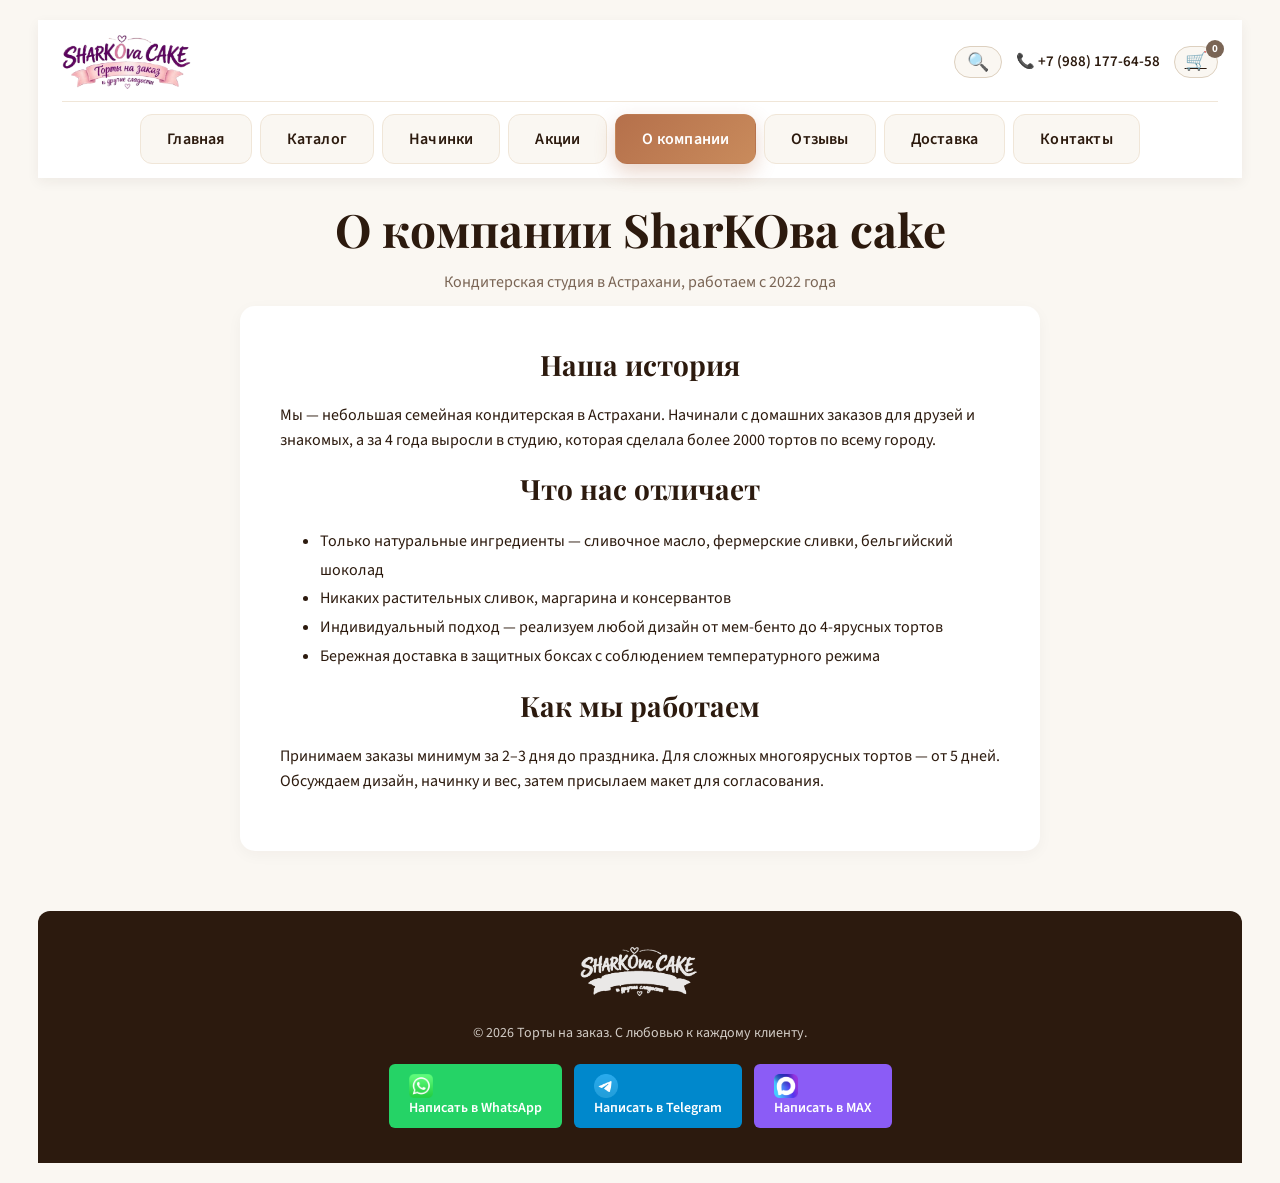
==== commit 005d01a7: "Improved the logo and banner" ====
--- a/about.html
+++ b/about.html
@@ -13,7 +13,9 @@
 
 <header class="site-header">
   <div class="header-top">
-    <a href="index.html" class="logo">🎂 Торты на Заказ г.Астрахань</a>
+   <a href="index.html" class="logo">
+  <img src="images/logo.png" alt="SharKOva Cake — Торты на заказ">
+</a>
     <div class="header-actions">
       <button type="button" class="header-search-btn" id="headerSearchBtn">🔍</button>
       <a href="tel:+79881776458" class="phone">📞 +7 (988) 177-64-58</a>
@@ -63,11 +65,25 @@
 </section>
 
 <footer class="site-footer">
+
+  <a href="index.html" class="footer-logo" style="display: inline-block; margin-bottom: 20px;">
+  <img src="images/logo.png" alt="SharKOva Cake" style="height: 50px; width: auto; filter: brightness(0) invert(1); opacity: 0.9;">
+</a>
+
   <p class="footer-text">© 2026 Торты на заказ. С любовью к каждому клиенту.</p>
-  <div class="footer-contacts">
-    <a href="https://wa.me/79170816525" class="contact-link whatsapp" target="_blank">Написать в WhatsApp</a>
-    <a href="https://t.me/ваш_username" class="contact-link telegram" target="_blank">Написать в Telegram</a>
-    <a href="https://max.ru/u/f9LHodD0cOLYQq51SfQPaaQOz8GkIMK5_IvAtXiSyLAyNAZmZk75qnrLQA4" class="contact-link max" target="_blank">Написать в MAX</a>
+   <div class="footer-contacts">
+    <a href="https://wa.me/79170816525" class="contact-link whatsapp" target="_blank" rel="noopener noreferrer">
+      <img src="images/logo/WhatsApp_logo-color-vertical.svg.webp" alt="WhatsApp" width="24" height="24" style="vertical-align: middle; margin-right: 8px;">
+      Написать в WhatsApp
+    </a>
+    <a href="https://t.me/ваш_username" class="contact-link telegram" target="_blank" rel="noopener noreferrer">
+      <img src="images/logo/Telegram_2019_Logo.svg.webp" alt="Telegram" width="24" height="24" style="vertical-align: middle; margin-right: 8px;">
+      Написать в Telegram
+    </a>
+    <a href="https://max.ru/u/f9LHodD0cOLYQq51SfQPaaQOz8GkIMK5_IvAtXiSyLAyNAZmZk75qnrLQA4" class="contact-link max" target="_blank" rel="noopener noreferrer">
+      <img src="images/logo/Логотип_MAX.svg.webp" alt="MAX" style="width: 24px; height: 24px; vertical-align: middle; margin-right: 6px;">
+      Написать в MAX
+    </a>
   </div>
 </footer>
 
--- a/css/style.css
+++ b/css/style.css
@@ -2801,4 +2801,107 @@
 /* Маленький телефон 480px */
 @media (max-width: 480px) {
   .banner-slide img { height: 240px; }
+}
+
+/* ===== ЛОГОТИП В ШАПКЕ ===== */
+.site-header .logo {
+  display: flex;
+  align-items: center;
+  text-decoration: none;
+}
+
+.site-header .logo img {
+  height: 55px;        /* Оптимальная высота для компьютера */
+  width: auto;         /* Ширина подстроится сама, чтобы не искажать */
+  max-width: 220px;    /* Ограничитель, чтобы лого не было слишком длинным */
+  object-fit: contain; /* Сохраняет пропорции */
+  transition: transform 0.2s ease;
+}
+
+.site-header .logo img:hover {
+  transform: scale(1.03); /* Легкий эффект при наведении */
+}
+
+/* На телефонах делаем логотип чуть меньше, чтобы влезло меню */
+@media (max-width: 768px) {
+  .site-header .logo img {
+    height: 40px;      /* Чуть уменьшаем на мобильных */
+    max-width: 170px;
+  }
+}
+
+/* ===== ФИКС КНОПОК В ФУТЕРЕ ===== */
+.site-footer {
+  padding-left: 15px;
+  padding-right: 15px;
+  box-sizing: border-box;
+}
+
+.footer-contacts {
+  display: flex;
+  flex-wrap: wrap; /* Разрешаем кнопкам переноситься на новую строку */
+  justify-content: center;
+  gap: 12px;
+  max-width: 100%;
+}
+
+.contact-link {
+  box-sizing: border-box;
+  text-align: center;
+  /* Если экран слишком узкий, кнопки встанут друг под друга */
+}
+
+@media (max-width: 768px) {
+  .footer-contacts {
+    flex-direction: column; /* На телефоне кнопки встанут в столбик */
+    width: 100%;
+    max-width: 320px;
+    margin: 0 auto;
+  }
+  
+  .contact-link {
+    width: 100%;
+    display: flex;
+    align-items: center;
+    justify-content: center;
+  }
+}
+
+/* ===== БОЛЬШОЙ АДАПТИВНЫЙ БАННЕР ===== */
+.hero-banner {
+  width: 100%;
+  max-width: 1400px;
+  margin: 0 auto 40px;
+  padding: 0 15px;
+  box-sizing: border-box;
+}
+
+.hero-banner a {
+  display: block;
+  border-radius: 20px;
+  overflow: hidden;
+  box-shadow: 0 10px 30px rgba(44, 26, 14, 0.15);
+  transition: transform 0.3s ease;
+}
+
+.hero-banner a:hover {
+  transform: scale(1.01);
+}
+
+.hero-banner img {
+  width: 100%;
+  height: auto;
+  display: block;
+  object-fit: cover;
+}
+
+@media (max-width: 768px) {
+  .hero-banner {
+    padding: 0;
+    margin-bottom: 20px;
+  }
+  .hero-banner a {
+    border-radius: 0;
+    box-shadow: none;
+  }
 }
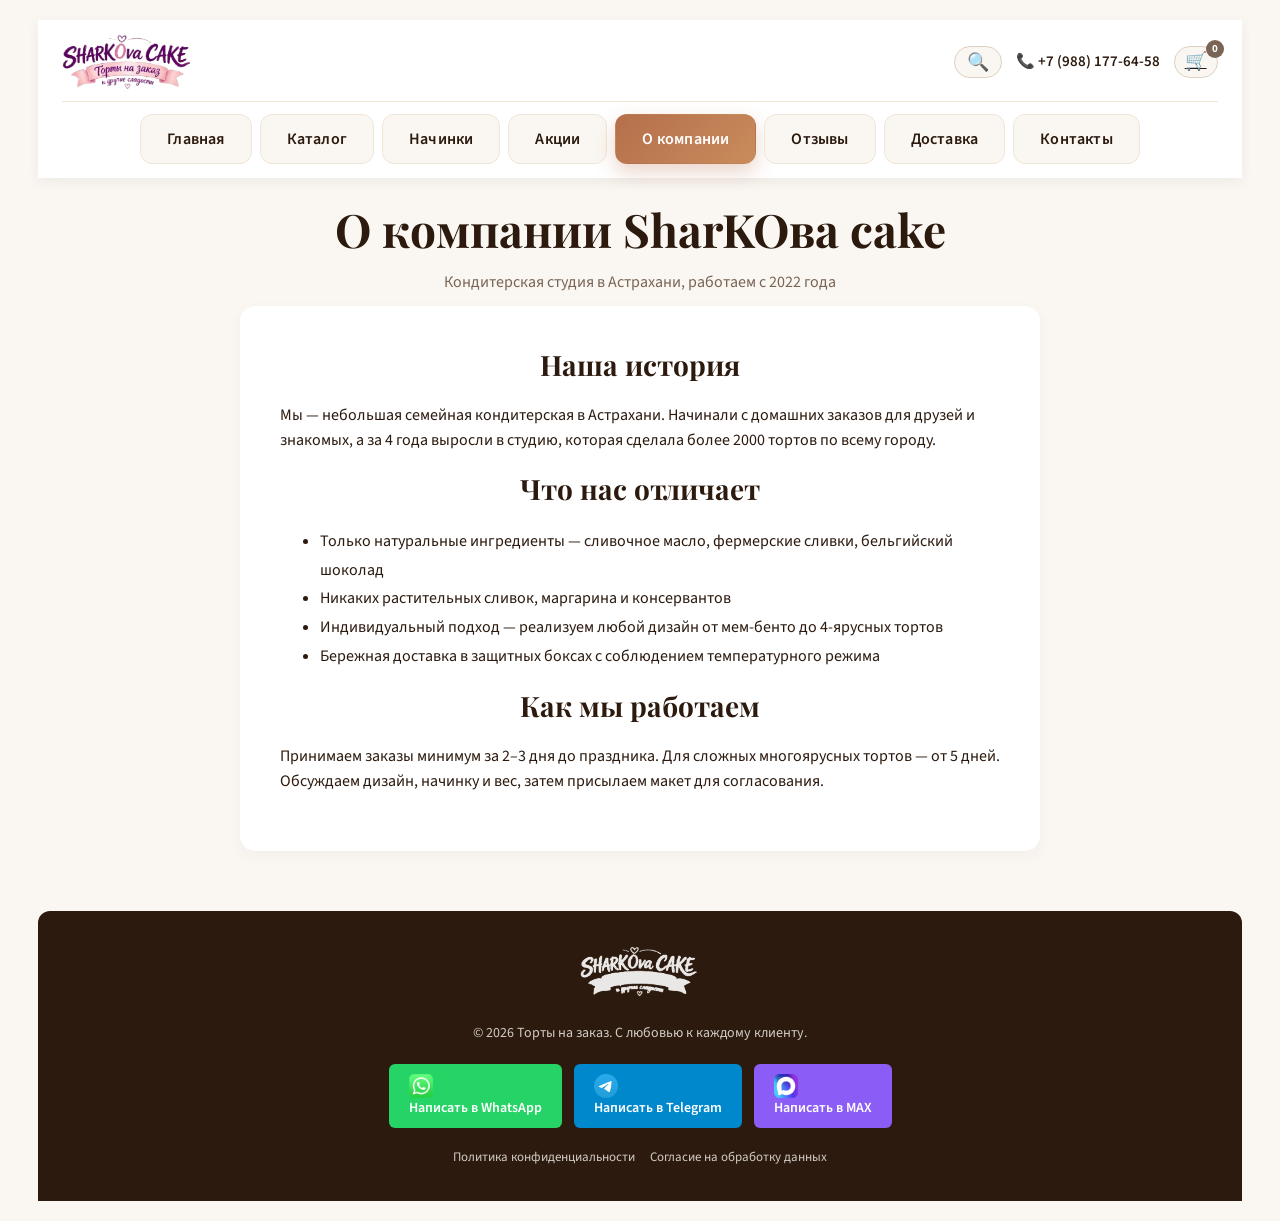
==== commit 80dbd0f9: "privacy_policy" ====
--- a/about.html
+++ b/about.html
@@ -85,6 +85,10 @@
       Написать в MAX
     </a>
   </div>
+    <div style="margin-top: 20px; font-size: 13px; opacity: 0.8; display: flex; justify-content: center; flex-wrap: wrap; gap: 15px;">
+    <a href="terms_of_sale.html" target="_blank" style="color: #FAF7F2; text-decoration: none;">Политика конфиденциальности</a>
+    <a href="processing_of_personal_data.html" target="_blank" style="color: #FAF7F2; text-decoration: none;">Согласие на обработку данных</a>
+  </div>
 </footer>
 
 <script src="script.js"></script>
--- a/css/style.css
+++ b/css/style.css
@@ -2904,4 +2904,57 @@
     border-radius: 0;
     box-shadow: none;
   }
+}
+
+/* ===== ФИКС БАННЕРА НА МОБИЛЬНЫХ ===== */
+@media (max-width: 768px) {
+  .hero-banner img {
+    width: 100%;
+    height: 420px;
+    object-fit: cover;
+    object-position: top center;
+  }
+}
+
+/* ===== ВСПЛЫВАЮЩИЕ УВЕДОМЛЕНИЯ (ГЛОБАЛЬНО, ВНЕ МЕДИАЗАПРОСОВ) ===== */
+.toast-notification {
+  position: fixed;
+  bottom: 30px;
+  right: 30px;
+  background: linear-gradient(135deg, #2E7D32 0%, #43A047 100%);
+  color: #ffffff;
+  padding: 16px 24px;
+  border-radius: 12px;
+  box-shadow: 0 10px 30px rgba(0, 0, 0, 0.15);
+  font-family: 'Source Sans 3', sans-serif;
+  font-size: 15px;
+  font-weight: 500;
+  z-index: 99999;
+  opacity: 0;
+  transform: translateY(30px);
+  transition: all 0.3s cubic-bezier(0.68, -0.55, 0.27, 1.55);
+  pointer-events: none;
+  display: flex;
+  align-items: center;
+  max-width: 90vw;
+}
+
+.toast-notification.show {
+  opacity: 1;
+  transform: translateY(0);
+}
+
+.toast-notification.error {
+  background: linear-gradient(135deg, #D32F2F 0%, #E53935 100%);
+}
+
+@media (max-width: 600px) {
+  .toast-notification {
+    bottom: 20px;
+    right: 5vw;
+    left: 5vw;
+    max-width: 90vw;
+    text-align: center;
+    justify-content: center;
+  }
 }
